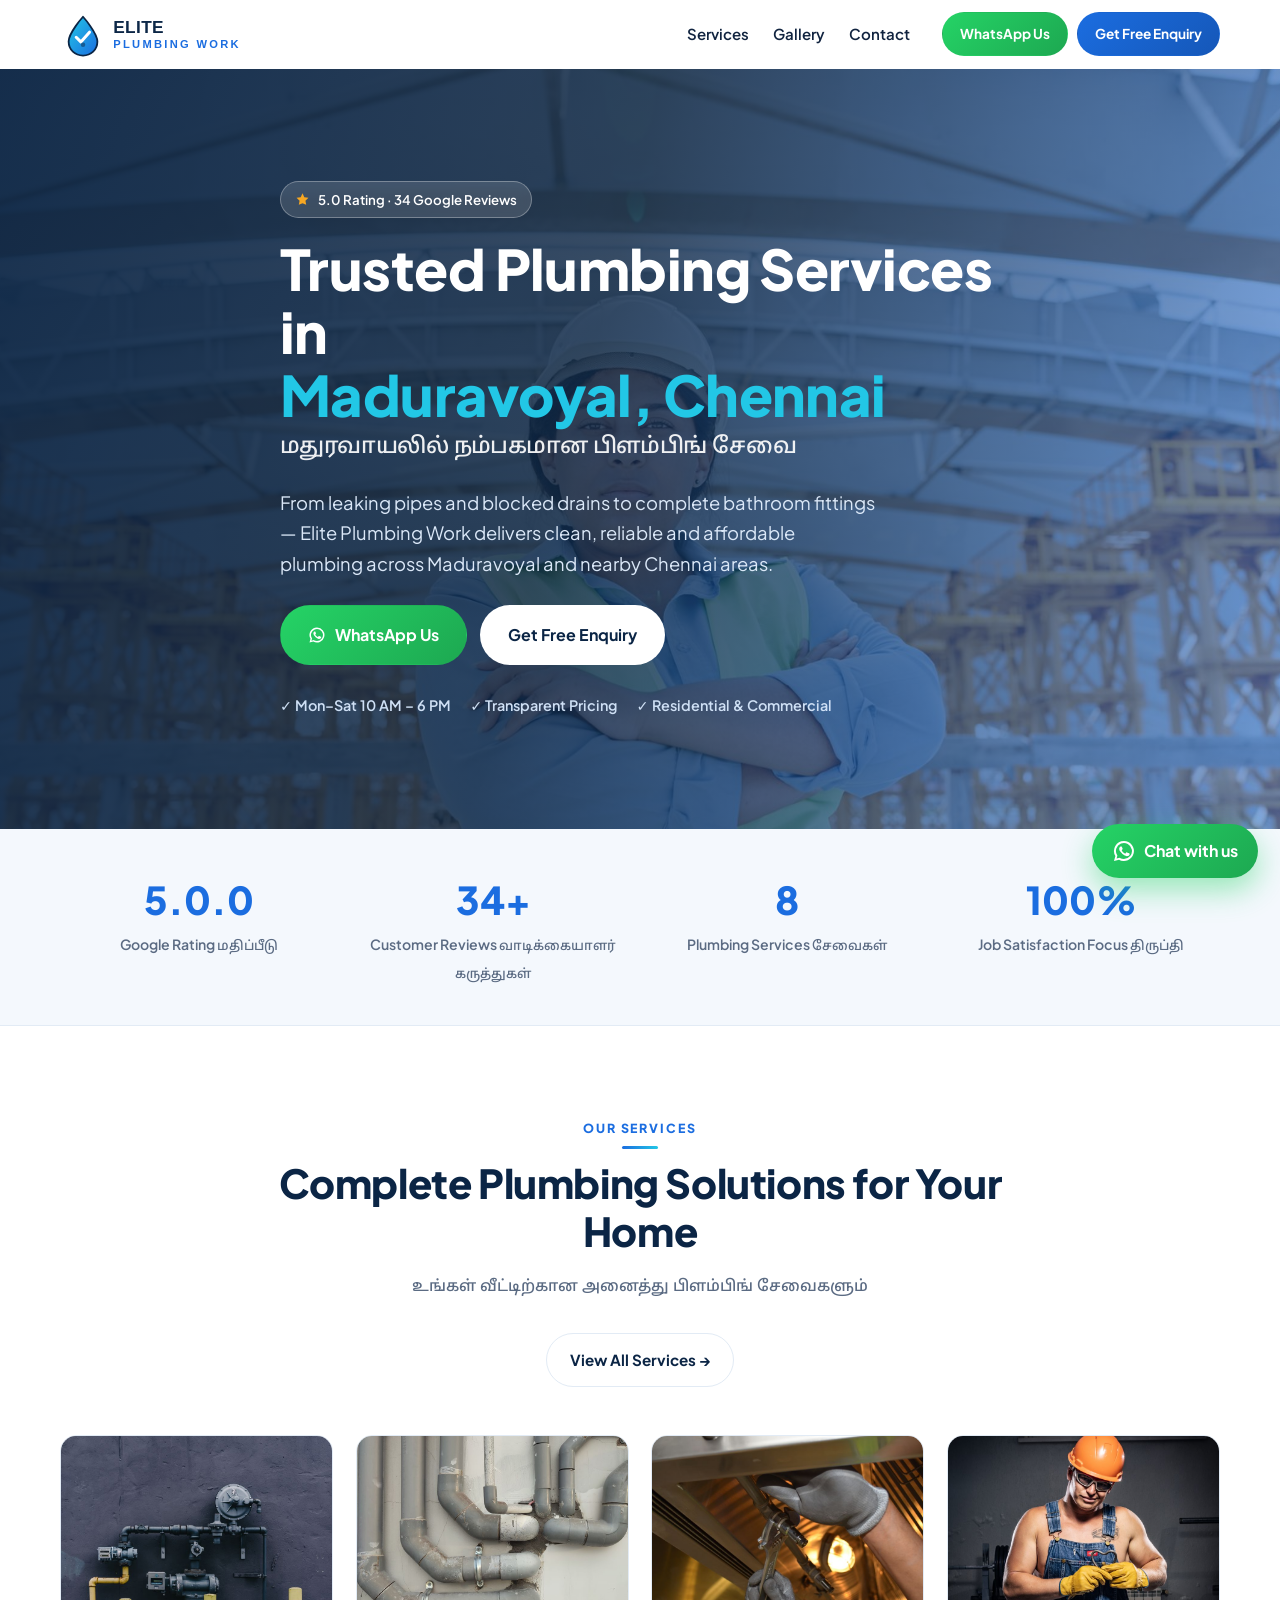
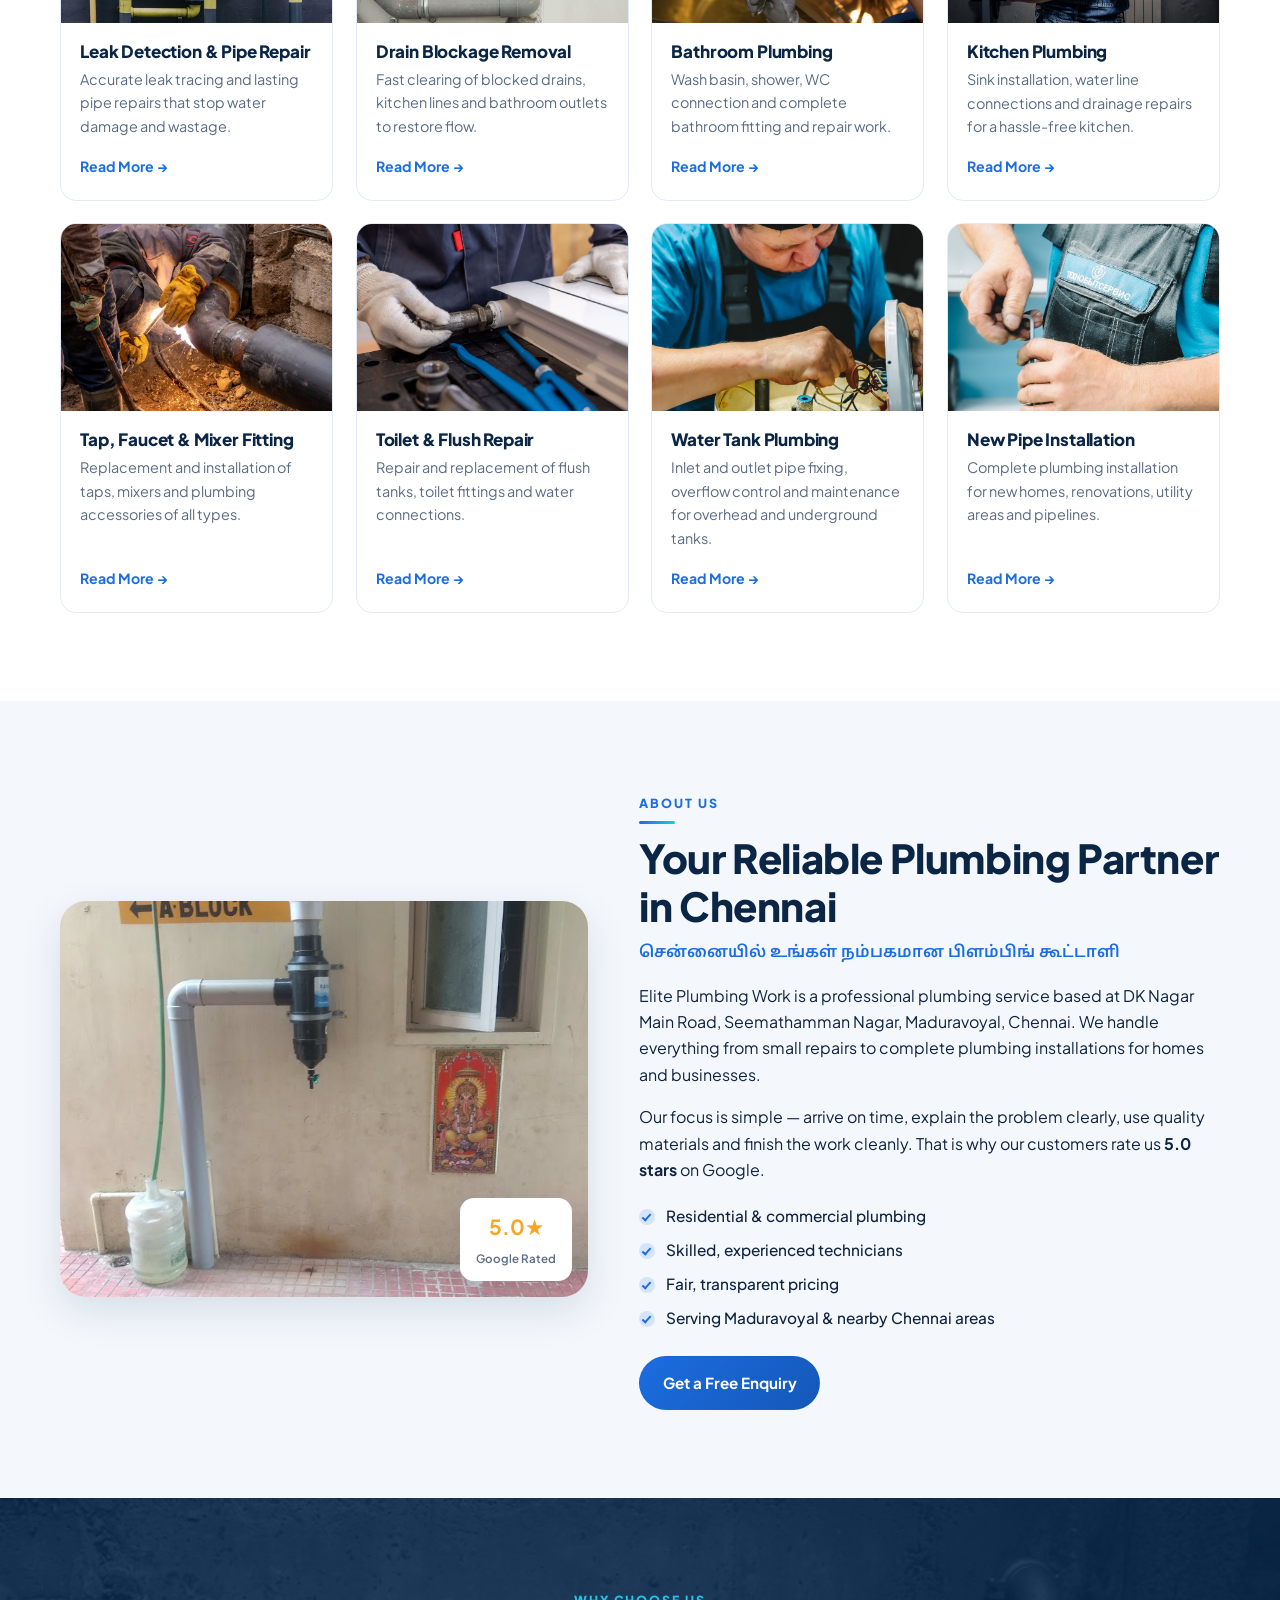
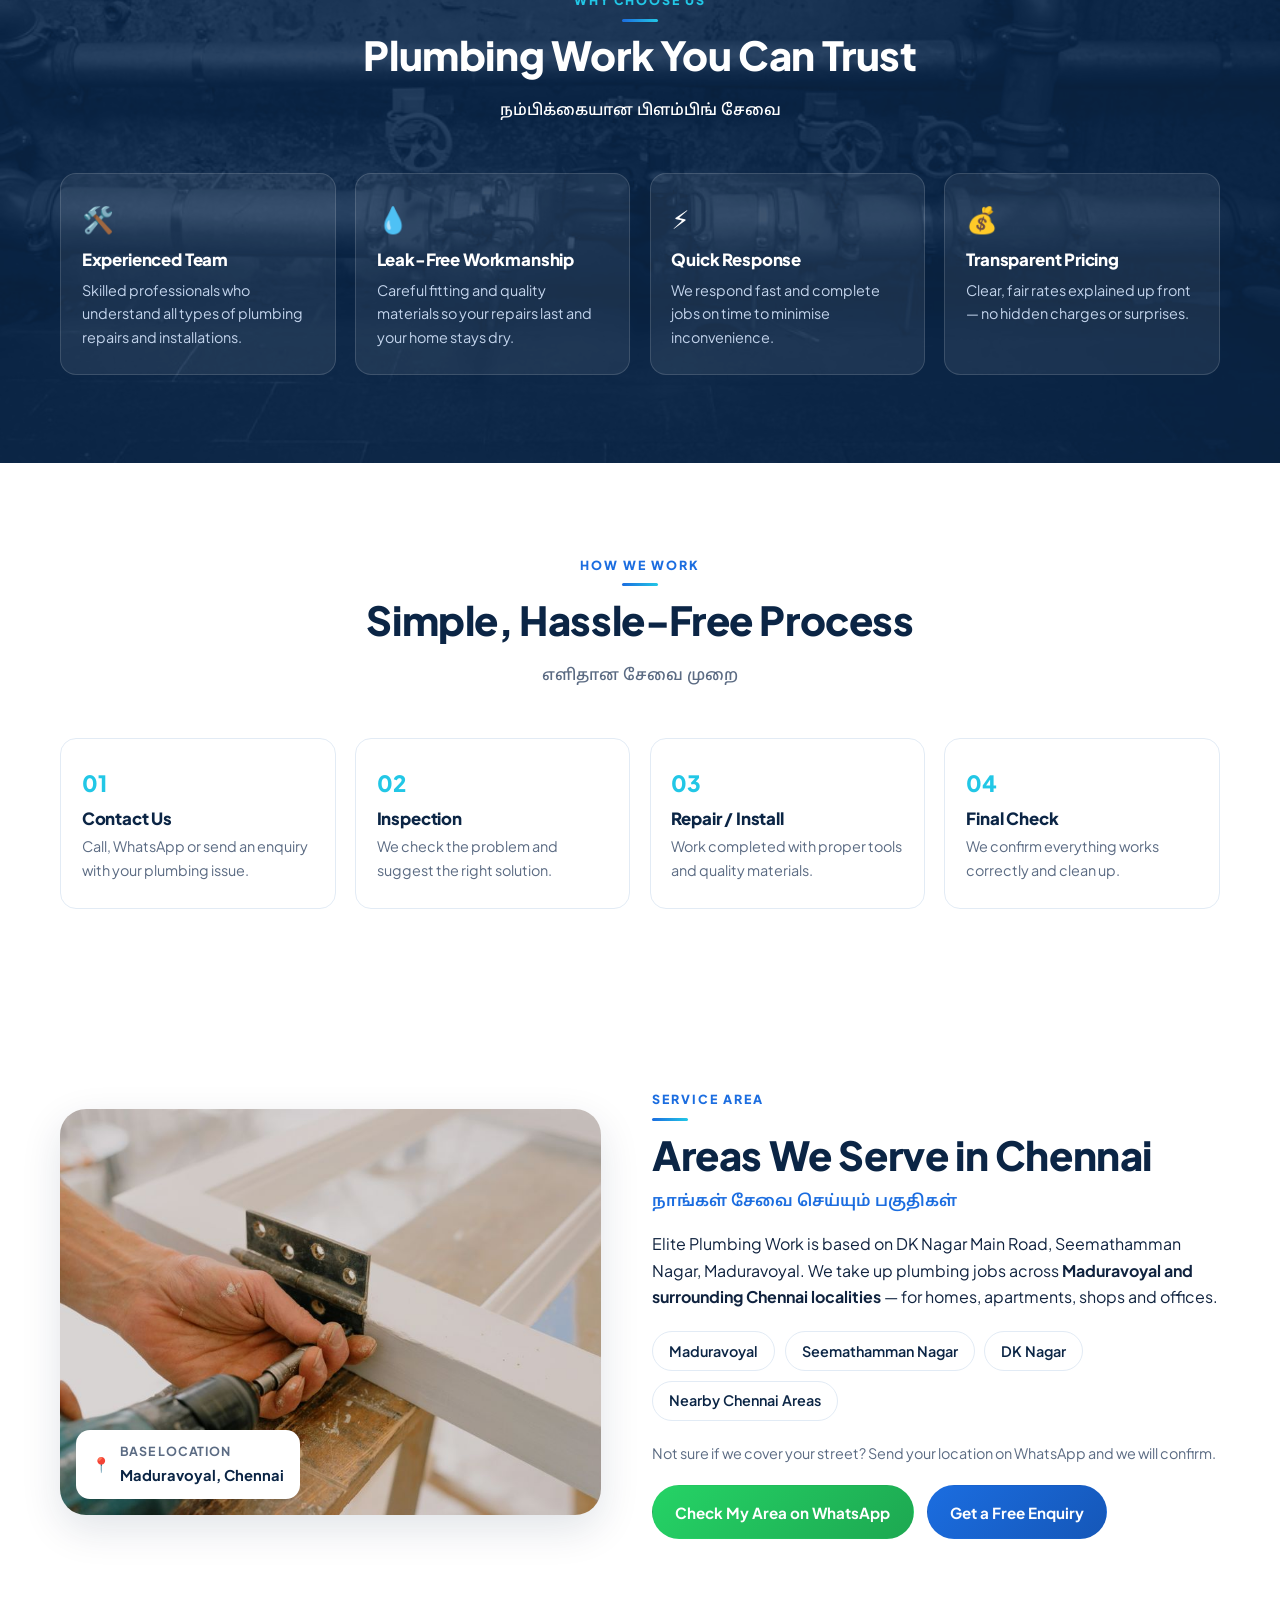
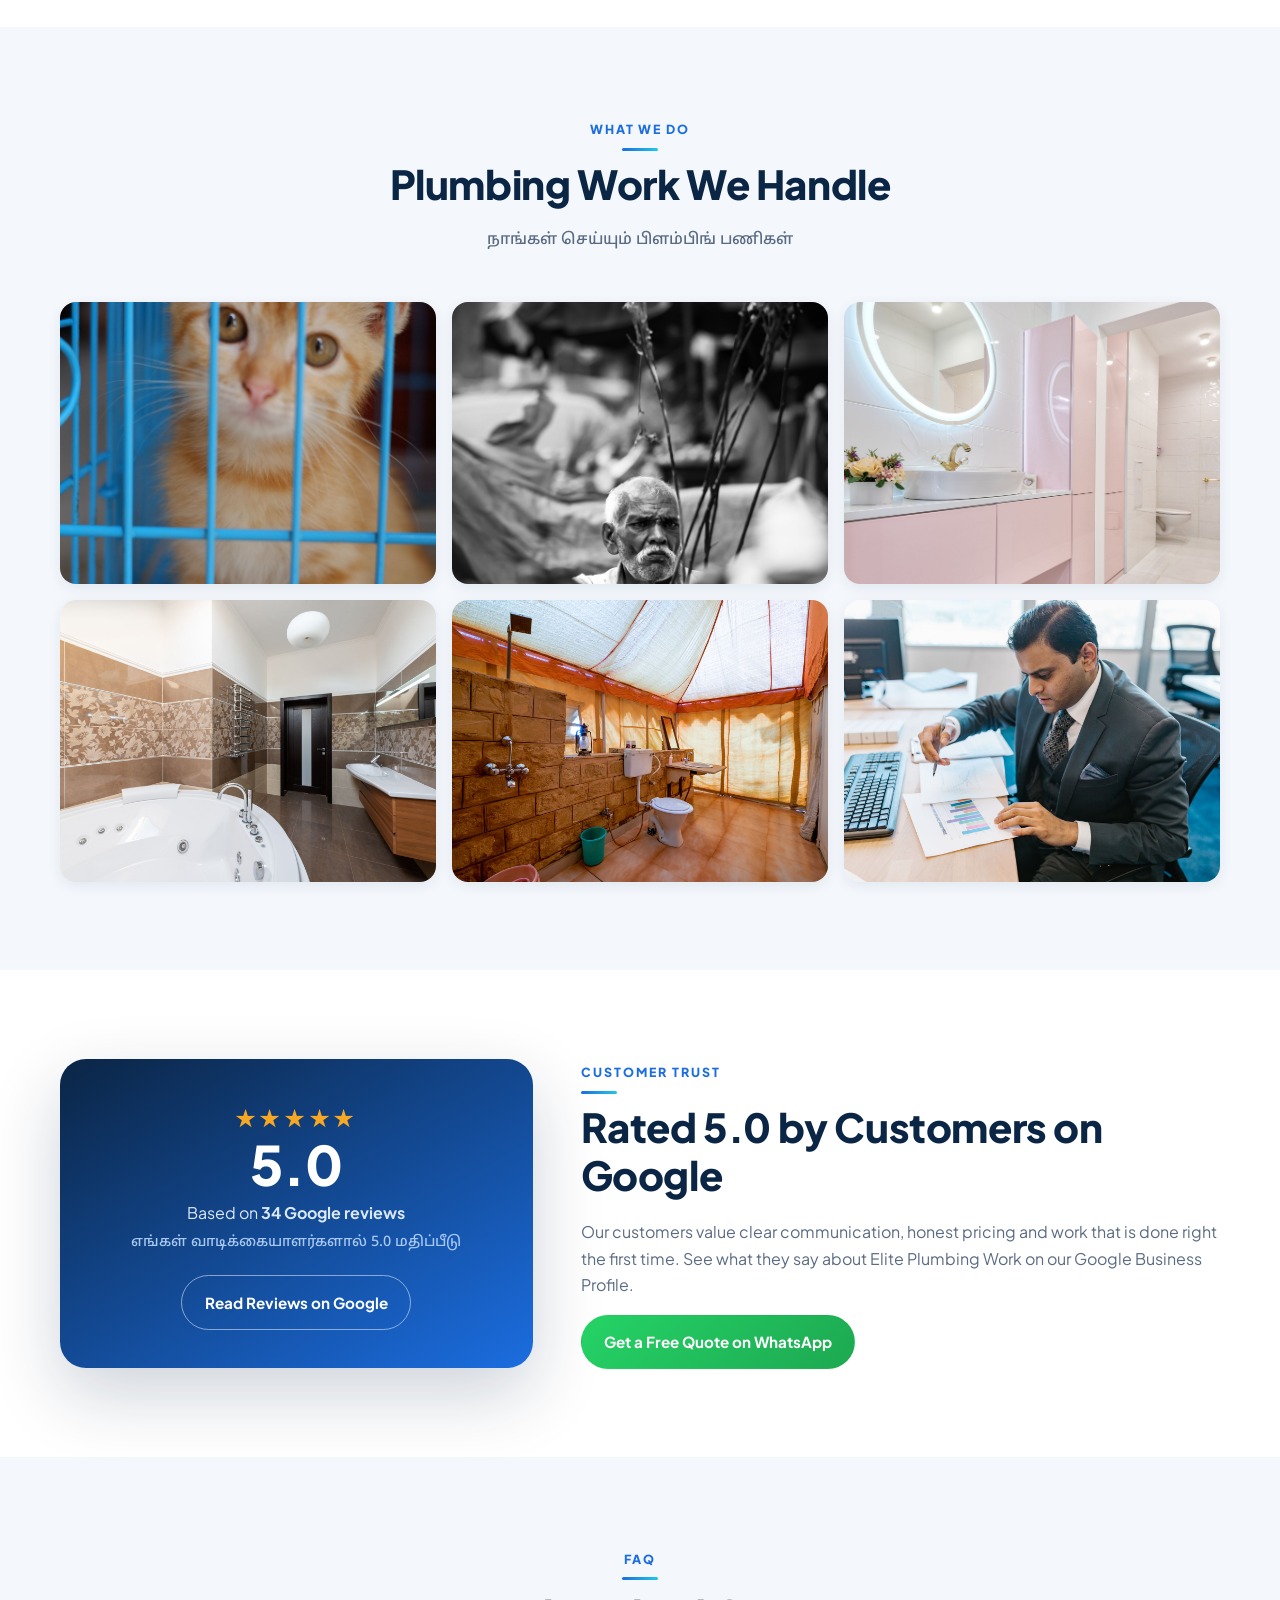
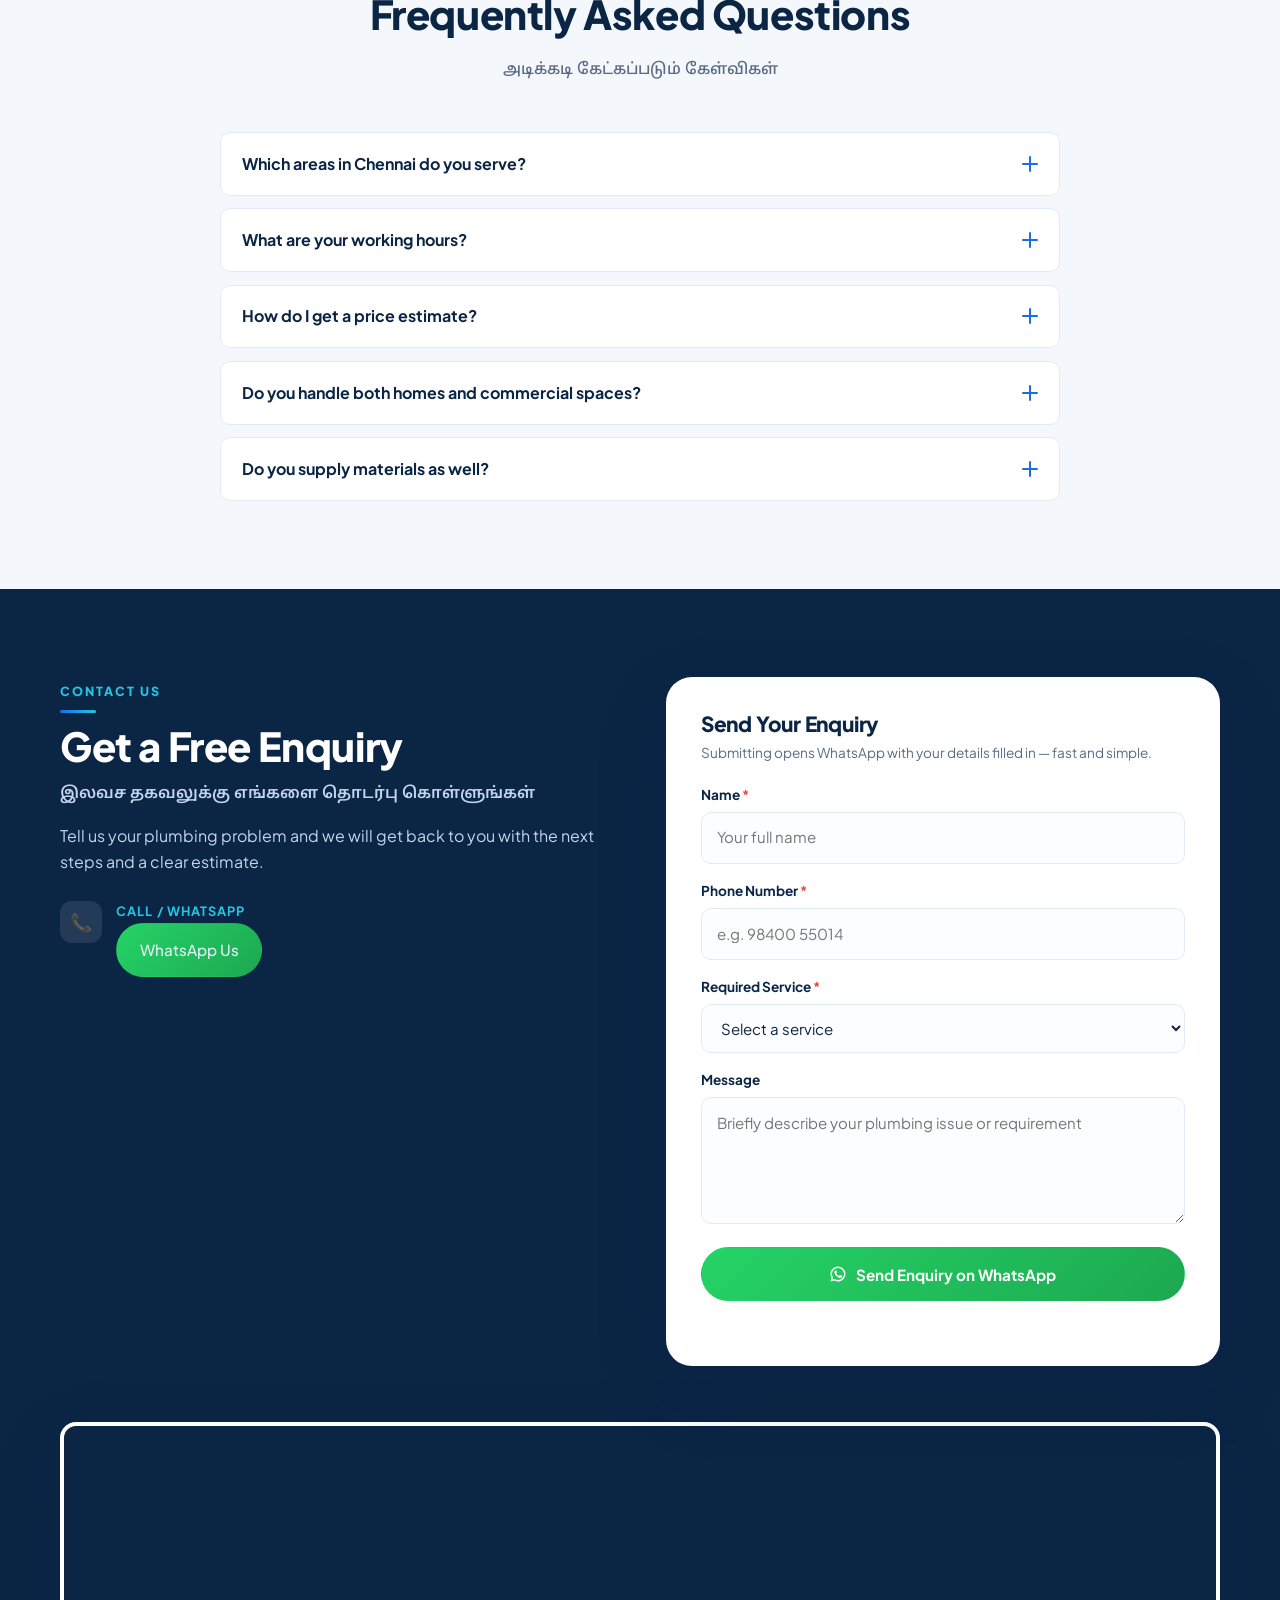
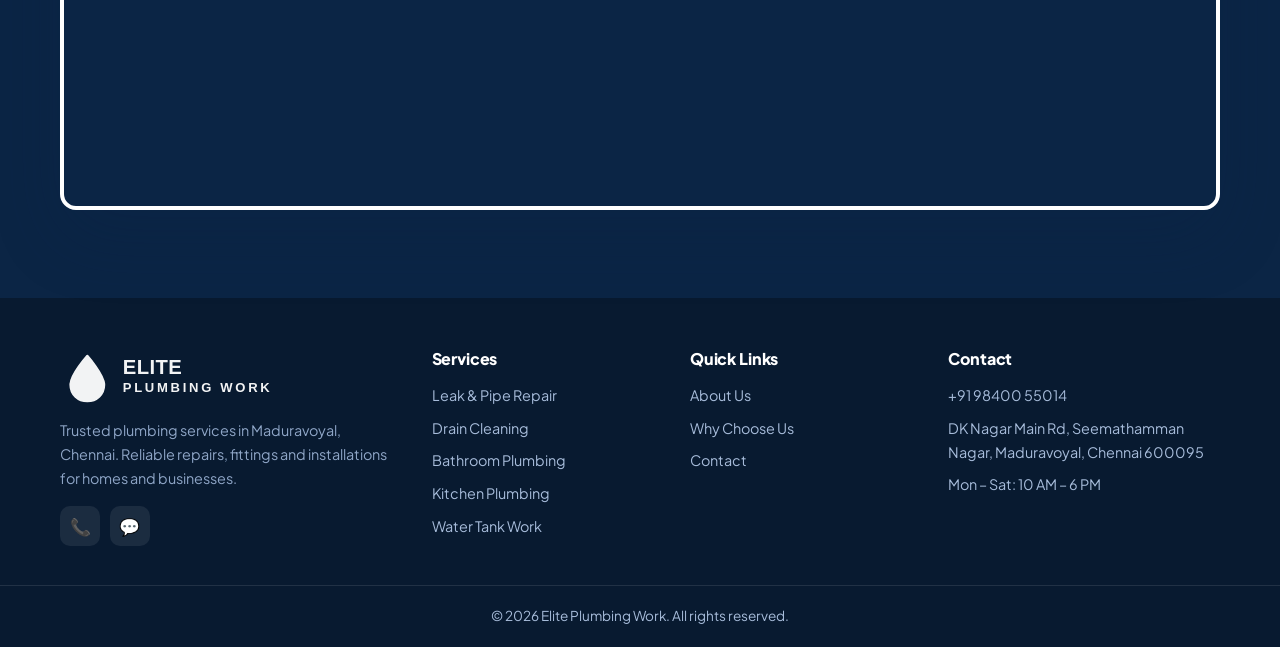
==== index.html @ b77322d3 "Add files via upload" ====
<!DOCTYPE html>
<html lang="en">
<head>
  <meta charset="UTF-8" />
  <meta name="viewport" content="width=device-width, initial-scale=1.0" />
  <title>Elite Plumbing Work | Trusted Plumber in Maduravoyal, Chennai</title>
  <meta name="description" content="Elite Plumbing Work — trusted plumber in Maduravoyal, Chennai. Leak repair, drain cleaning, bathroom & kitchen plumbing, tap fitting, water tank work. 5.0★ on Google. Call or WhatsApp +91 98400 55014." />
  <meta name="keywords" content="plumber Chennai, plumber Maduravoyal, Elite Plumbing Work, leak repair Chennai, drain cleaning Chennai, bathroom plumbing, water tank plumbing" />
  <meta name="theme-color" content="#0B2545" />
  <link rel="canonical" href="./" />

  <!-- Open Graph -->
  <meta property="og:type" content="website" />
  <meta property="og:title" content="Elite Plumbing Work | Trusted Plumber in Maduravoyal, Chennai" />
  <meta property="og:description" content="Reliable residential plumbing in Chennai. Leak repair, drain cleaning, bathroom & kitchen plumbing. 5.0★ Google rating. Call or WhatsApp +91 98400 55014." />
  <meta property="og:image" content="images/hero.jpg" />
  <meta name="twitter:card" content="summary_large_image" />

  <link rel="icon" type="image/svg+xml" href="assets/favicon.svg" />

  <!-- Fonts -->
  <link rel="preconnect" href="https://fonts.googleapis.com" />
  <link rel="preconnect" href="https://fonts.gstatic.com" crossorigin />
  <link href="https://fonts.googleapis.com/css2?family=Plus+Jakarta+Sans:wght@400;500;600;700;800&family=Noto+Sans+Tamil:wght@400;500;600&display=swap" rel="stylesheet" />

  <link rel="stylesheet" href="css/styles.css" />
</head>
<body>

  <header class="site-header" id="siteHeader">
    <div class="container header__inner">
      <a href="#hero" class="brand" aria-label="Elite Plumbing Work home">
        <img src="assets/logo.svg" alt="Elite Plumbing Work" class="brand__logo" width="220" height="54" />
      </a>

      <nav class="nav" id="primaryNav" aria-label="Main navigation">
        <ul class="nav__list">
            <li><a href="#services" class="nav__link">Services <span class="ta">சேவைகள்</span></a></li>
            <li><a href="#gallery" class="nav__link">Gallery <span class="ta">புகைப்படங்கள்</span></a></li>
            <li><a href="#contact" class="nav__link">Contact <span class="ta">தொடர்பு</span></a></li>
        </ul>
        <div class="nav__cta">
          <a href="https://wa.me/919840055014?text=Hi%20Elite%20Plumbing%20Work%2C%20I%20need%20plumbing%20service." target="_blank" rel="noopener" class="btn btn--whatsapp btn--sm">WhatsApp Us</a>
          <a href="#contact" class="btn btn--primary btn--sm">Get Free Enquiry</a>
        </div>
      </nav>

      <button class="nav-toggle" id="navToggle" aria-expanded="false" aria-controls="primaryNav" aria-label="Toggle menu">
        <span></span><span></span><span></span>
      </button>
    </div>
  </header>

  <main>
    <!-- ===== Hero ===== -->
    <section class="hero" id="hero">
      <div class="hero__bg"></div>
      <div class="hero__overlay"></div>
      <div class="container hero__content">
        <span class="pill reveal">
          <svg viewBox="0 0 24 24" aria-hidden="true" class="ico ico--star"><path d="M12 2l2.9 6.2 6.6.9-4.8 4.7 1.2 6.6L12 17.9 6.1 20.4l1.2-6.6L2.5 9.1l6.6-.9z"/></svg>
          5.0 Rating · 34 Google Reviews
        </span>
        <h1 class="hero__title reveal">
          Trusted Plumbing Services in <span class="accent">Maduravoyal, Chennai</span>
          <span class="ta hero__title-ta">மதுரவாயலில் நம்பகமான பிளம்பிங் சேவை</span>
        </h1>
        <p class="hero__text reveal">
          From leaking pipes and blocked drains to complete bathroom fittings — Elite Plumbing Work delivers
          clean, reliable and affordable plumbing across Maduravoyal and nearby Chennai areas.
        </p>
        <div class="hero__actions reveal">
          
          <a href="https://wa.me/919840055014?text=Hi%20Elite%20Plumbing%20Work%2C%20I%20need%20a%20plumber.%20Please%20share%20details." target="_blank" rel="noopener" class="btn btn--whatsapp btn--lg">
            <svg viewBox="0 0 24 24" aria-hidden="true" class="ico"><path d="M12 2a10 10 0 0 0-8.6 15.1L2 22l5-1.3A10 10 0 1 0 12 2zm0 18a8 8 0 0 1-4.1-1.1l-.3-.2-3 .8.8-2.9-.2-.3A8 8 0 1 1 12 20zm4.4-5.9c-.2-.1-1.4-.7-1.6-.8s-.4-.1-.5.1-.6.8-.8 1-.3.2-.5.1a6.5 6.5 0 0 1-1.9-1.2 7.2 7.2 0 0 1-1.3-1.7c-.1-.2 0-.4.1-.5l.4-.5.3-.5v-.5l-.8-1.8c-.2-.5-.4-.4-.5-.4h-.5a1 1 0 0 0-.7.3 2.9 2.9 0 0 0-.9 2.2 5 5 0 0 0 1.1 2.7 11.5 11.5 0 0 0 4.4 3.9c2.5 1 2.5.7 3 .6a2.6 2.6 0 0 0 1.7-1.2 2.1 2.1 0 0 0 .2-1.2c-.1-.2-.3-.3-.5-.4z"/></svg>
            WhatsApp Us
          </a>
          <a href="#contact" class="btn btn--light btn--lg">Get Free Enquiry</a>
        </div>
        <ul class="hero__chips reveal">
          <li>✓ Mon–Sat 10 AM – 6 PM</li>
          <li>✓ Transparent Pricing</li>
          <li>✓ Residential &amp; Commercial</li>
        </ul>
      </div>
    </section>

    <!-- ===== Stats ===== -->
    <section class="stats">
      <div class="container stats__grid">
        <div class="stat reveal">
          <span class="stat__num" data-count="5" data-suffix=".0" data-decimal="1">5.0</span>
          <span class="stat__label">Google Rating <span class="ta">மதிப்பீடு</span></span>
        </div>
        <div class="stat reveal">
          <span class="stat__num" data-count="34" data-suffix="+">34+</span>
          <span class="stat__label">Customer Reviews <span class="ta">வாடிக்கையாளர் கருத்துகள்</span></span>
        </div>
        <div class="stat reveal">
          <span class="stat__num">8</span>
          <span class="stat__label">Plumbing Services <span class="ta">சேவைகள்</span></span>
        </div>
        <div class="stat reveal">
          <span class="stat__num">100%</span>
          <span class="stat__label">Job Satisfaction Focus <span class="ta">திருப்தி</span></span>
        </div>
      </div>
    </section>

    <!-- ===== Services ===== -->
    <section class="section" id="services">
      <div class="container">
        <div class="section__head reveal">
          <span class="eyebrow">Our Services</span>
          <h2>Complete Plumbing Solutions for Your Home</h2>
          <p class="section__sub ta">உங்கள் வீட்டிற்கான அனைத்து பிளம்பிங் சேவைகளும்</p>
          <a class="btn btn--outline section__link" href="services/index.html">View All Services →</a>
        </div>

        <div class="services-grid">
          <!-- 1 -->
          <article class="service-card reveal">
            <a class="service-card__img" href="services/leak-detection-pipe-repair.html"><img src="images/service-leak.jpg" alt="Plumber repairing a leaking water pipe" loading="lazy" /></a>
            <div class="service-card__body">
              <h3><a href="services/leak-detection-pipe-repair.html">Leak Detection &amp; Pipe Repair</a></h3>
              <p>Accurate leak tracing and lasting pipe repairs that stop water damage and wastage.</p>
              <a class="service-card__link" href="services/leak-detection-pipe-repair.html">Read More →</a>
            </div>
          </article>
          <!-- 2 -->
          <article class="service-card reveal">
            <a class="service-card__img" href="services/drain-blockage-removal.html"><img src="images/service-drain.jpg" alt="Drain cleaning and blockage removal" loading="lazy" /></a>
            <div class="service-card__body">
              <h3><a href="services/drain-blockage-removal.html">Drain Blockage Removal</a></h3>
              <p>Fast clearing of blocked drains, kitchen lines and bathroom outlets to restore flow.</p>
              <a class="service-card__link" href="services/drain-blockage-removal.html">Read More →</a>
            </div>
          </article>
          <!-- 3 -->
          <article class="service-card reveal">
            <a class="service-card__img" href="services/bathroom-plumbing.html"><img src="images/service-bathroom.jpg" alt="Bathroom plumbing and fittings work" loading="lazy" /></a>
            <div class="service-card__body">
              <h3><a href="services/bathroom-plumbing.html">Bathroom Plumbing</a></h3>
              <p>Wash basin, shower, WC connection and complete bathroom fitting and repair work.</p>
              <a class="service-card__link" href="services/bathroom-plumbing.html">Read More →</a>
            </div>
          </article>
          <!-- 4 -->
          <article class="service-card reveal">
            <a class="service-card__img" href="services/kitchen-plumbing.html"><img src="images/service-kitchen.jpg" alt="Kitchen sink and plumbing line work" loading="lazy" /></a>
            <div class="service-card__body">
              <h3><a href="services/kitchen-plumbing.html">Kitchen Plumbing</a></h3>
              <p>Sink installation, water line connections and drainage repairs for a hassle-free kitchen.</p>
              <a class="service-card__link" href="services/kitchen-plumbing.html">Read More →</a>
            </div>
          </article>
          <!-- 5 -->
          <article class="service-card reveal">
            <a class="service-card__img" href="services/tap-faucet-mixer-fitting.html"><img src="images/service-tap.jpg" alt="Tap, faucet and mixer installation" loading="lazy" /></a>
            <div class="service-card__body">
              <h3><a href="services/tap-faucet-mixer-fitting.html">Tap, Faucet &amp; Mixer Fitting</a></h3>
              <p>Replacement and installation of taps, mixers and plumbing accessories of all types.</p>
              <a class="service-card__link" href="services/tap-faucet-mixer-fitting.html">Read More →</a>
            </div>
          </article>
          <!-- 6 -->
          <article class="service-card reveal">
            <a class="service-card__img" href="services/toilet-flush-repair.html"><img src="images/service-toilet.jpg" alt="Toilet and flush tank repair" loading="lazy" /></a>
            <div class="service-card__body">
              <h3><a href="services/toilet-flush-repair.html">Toilet &amp; Flush Repair</a></h3>
              <p>Repair and replacement of flush tanks, toilet fittings and water connections.</p>
              <a class="service-card__link" href="services/toilet-flush-repair.html">Read More →</a>
            </div>
          </article>
          <!-- 7 -->
          <article class="service-card reveal">
            <a class="service-card__img" href="services/water-tank-plumbing.html"><img src="images/service-tank.jpg" alt="Water tank plumbing and pipe connections" loading="lazy" /></a>
            <div class="service-card__body">
              <h3><a href="services/water-tank-plumbing.html">Water Tank Plumbing</a></h3>
              <p>Inlet and outlet pipe fixing, overflow control and maintenance for overhead and underground tanks.</p>
              <a class="service-card__link" href="services/water-tank-plumbing.html">Read More →</a>
            </div>
          </article>
          <!-- 8 -->
          <article class="service-card reveal">
            <a class="service-card__img" href="services/new-pipe-installation.html"><img src="images/service-install.jpg" alt="New plumbing pipe installation" loading="lazy" /></a>
            <div class="service-card__body">
              <h3><a href="services/new-pipe-installation.html">New Pipe Installation</a></h3>
              <p>Complete plumbing installation for new homes, renovations, utility areas and pipelines.</p>
              <a class="service-card__link" href="services/new-pipe-installation.html">Read More →</a>
            </div>
          </article>
        </div>
      </div>
    </section>

    <!-- ===== About ===== -->
    <section class="section section--alt" id="about">
      <div class="container about">
        <div class="about__media reveal">
          <img src="images/business-photo.jpg" alt="Elite Plumbing Work — plumbing team in Chennai" loading="lazy" />
          <div class="about__badge">
            <strong>5.0★</strong>
            <span>Google Rated</span>
          </div>
        </div>
        <div class="about__content reveal">
          <span class="eyebrow">About Us</span>
          <h2>Your Reliable Plumbing Partner in Chennai</h2>
          <p class="ta about__ta">சென்னையில் உங்கள் நம்பகமான பிளம்பிங் கூட்டாளி</p>
          <p>
            Elite Plumbing Work is a professional plumbing service based at DK Nagar Main Road,
            Seemathamman Nagar, Maduravoyal, Chennai. We handle everything from small repairs to
            complete plumbing installations for homes and businesses.
          </p>
          <p>
            Our focus is simple — arrive on time, explain the problem clearly, use quality materials
            and finish the work cleanly. That is why our customers rate us <strong>5.0 stars</strong> on Google.
          </p>
          <ul class="about__list">
            <li>Residential &amp; commercial plumbing</li>
            <li>Skilled, experienced technicians</li>
            <li>Fair, transparent pricing</li>
            <li>Serving Maduravoyal &amp; nearby Chennai areas</li>
          </ul>
          <a href="#contact" class="btn btn--primary">Get a Free Enquiry</a>
        </div>
      </div>
    </section>

    <!-- ===== Why Us ===== -->
    <section class="section why" id="why">
      <div class="why__bg" style="background-image:url('images/whyus.jpg')"></div>
      <div class="container">
        <div class="section__head section__head--light reveal">
          <span class="eyebrow">Why Choose Us</span>
          <h2>Plumbing Work You Can Trust</h2>
          <p class="section__sub ta">நம்பிக்கையான பிளம்பிங் சேவை</p>
        </div>
        <div class="why__grid">
          <div class="why-card reveal">
            <div class="why-card__ico">🛠️</div>
            <h3>Experienced Team</h3>
            <p>Skilled professionals who understand all types of plumbing repairs and installations.</p>
          </div>
          <div class="why-card reveal">
            <div class="why-card__ico">💧</div>
            <h3>Leak-Free Workmanship</h3>
            <p>Careful fitting and quality materials so your repairs last and your home stays dry.</p>
          </div>
          <div class="why-card reveal">
            <div class="why-card__ico">⚡</div>
            <h3>Quick Response</h3>
            <p>We respond fast and complete jobs on time to minimise inconvenience.</p>
          </div>
          <div class="why-card reveal">
            <div class="why-card__ico">💰</div>
            <h3>Transparent Pricing</h3>
            <p>Clear, fair rates explained up front — no hidden charges or surprises.</p>
          </div>
        </div>
      </div>
    </section>

    <!-- ===== Process ===== -->
    <section class="section" id="process">
      <div class="container">
        <div class="section__head reveal">
          <span class="eyebrow">How We Work</span>
          <h2>Simple, Hassle-Free Process</h2>
          <p class="section__sub ta">எளிதான சேவை முறை</p>
        </div>
        <div class="steps">
          <div class="step reveal"><span class="step__n">01</span><h3>Contact Us</h3><p>Call, WhatsApp or send an enquiry with your plumbing issue.</p></div>
          <div class="step reveal"><span class="step__n">02</span><h3>Inspection</h3><p>We check the problem and suggest the right solution.</p></div>
          <div class="step reveal"><span class="step__n">03</span><h3>Repair / Install</h3><p>Work completed with proper tools and quality materials.</p></div>
          <div class="step reveal"><span class="step__n">04</span><h3>Final Check</h3><p>We confirm everything works correctly and clean up.</p></div>
        </div>
      </div>
    </section>

    <!-- ===== Service Area ===== -->
    <section class="section areas" id="areas">
      <div class="container areas__grid">
        <div class="areas__media reveal">
          <img src="images/about.jpg" alt="Elite Plumbing Work service area — Maduravoyal, Chennai" loading="lazy" />
          <div class="areas__pin">
            <span class="areas__pin-ico">📍</span>
            <div><strong>Base Location</strong><span>Maduravoyal, Chennai</span></div>
          </div>
        </div>
        <div class="areas__content reveal">
          <span class="eyebrow">Service Area</span>
          <h2>Areas We Serve in Chennai</h2>
          <p class="ta areas__ta">நாங்கள் சேவை செய்யும் பகுதிகள்</p>
          <p>
            Elite Plumbing Work is based on DK Nagar Main Road, Seemathamman Nagar, Maduravoyal.
            We take up plumbing jobs across <strong>Maduravoyal and surrounding Chennai localities</strong> —
            for homes, apartments, shops and offices.
          </p>
          <!-- NOTE: Add or remove served localities below to match the business's real coverage. -->
          <ul class="areas__list">
            <li>Maduravoyal</li>
            <li>Seemathamman Nagar</li>
            <li>DK Nagar</li>
            <li>Nearby Chennai Areas</li>
          </ul>
          <p class="areas__note">Not sure if we cover your street? Send your location on WhatsApp and we will confirm.</p>
          <div class="areas__actions">
            <a class="btn btn--whatsapp" href="https://wa.me/919840055014?text=Hi%20Elite%20Plumbing%20Work%2C%20do%20you%20serve%20my%20area%3F%20My%20location%20is%3A%20" target="_blank" rel="noopener">Check My Area on WhatsApp</a>
            <a href="#contact" class="btn btn--primary">Get a Free Enquiry</a>
          </div>
        </div>
      </div>
    </section>

    <!-- ===== Gallery ===== -->
    <section class="section section--alt" id="gallery">
      <div class="container">
        <div class="section__head reveal">
          <span class="eyebrow">What We Do</span>
          <h2>Plumbing Work We Handle</h2>
          <p class="section__sub ta">நாங்கள் செய்யும் பிளம்பிங் பணிகள்</p>
        </div>
        <div class="gallery" id="gallery-grid">
          <a class="gallery__item reveal" href="images/gallery-chennai-01.jpg"><img src="images/gallery-chennai-01.jpg" alt="Pipe repair work" loading="lazy" /></a>
          <a class="gallery__item reveal" href="images/gallery-chennai-02.jpg"><img src="images/gallery-chennai-02.jpg" alt="Bathroom plumbing repair" loading="lazy" /></a>
          <a class="gallery__item reveal" href="images/gallery-chennai-03.jpg"><img src="images/gallery-chennai-03.jpg" alt="Water tap and pipe fitting" loading="lazy" /></a>
          <a class="gallery__item reveal" href="images/gallery-chennai-04.jpg"><img src="images/gallery-chennai-04.jpg" alt="Plumbing tools and repair work" loading="lazy" /></a>
          <a class="gallery__item reveal" href="images/gallery-chennai-05.jpg"><img src="images/gallery-chennai-05.jpg" alt="Drain pipe inspection and repair" loading="lazy" /></a>
          <a class="gallery__item reveal" href="images/gallery-chennai-06.jpg"><img src="images/gallery-chennai-06.jpg" alt="Bathroom plumbing work" loading="lazy" /></a>
        </div>
      </div>
    </section>

    <!-- ===== Reviews ===== -->
    <section class="section reviews" id="reviews">
      <div class="container reviews__inner">
        <div class="reviews__card reveal">
          <div class="reviews__stars" aria-hidden="true">★★★★★</div>
          <div class="reviews__score">5.0</div>
          <p class="reviews__meta">Based on <strong>34 Google reviews</strong></p>
          <p class="ta reviews__ta">எங்கள் வாடிக்கையாளர்களால் 5.0 மதிப்பீடு</p>
          <a class="btn btn--outline" href="https://www.google.com/maps/search/?api=1&amp;query=Elite+plumbing+work+Maduravoyal+Chennai" target="_blank" rel="noopener">Read Reviews on Google</a>
        </div>
        <div class="reviews__text reveal">
          <span class="eyebrow">Customer Trust</span>
          <h2>Rated 5.0 by Customers on Google</h2>
          <p>
            Our customers value clear communication, honest pricing and work that is done right the first time.
            See what they say about Elite Plumbing Work on our Google Business Profile.
          </p>
          <a class="btn btn--whatsapp" href="https://wa.me/919840055014?text=Hi%20Elite%20Plumbing%20Work%2C%20I%20would%20like%20a%20quote." target="_blank" rel="noopener">Get a Free Quote on WhatsApp</a>
        </div>
      </div>
    </section>

    <!-- ===== FAQ ===== -->
    <section class="section section--alt" id="faq">
      <div class="container container--narrow">
        <div class="section__head reveal">
          <span class="eyebrow">FAQ</span>
          <h2>Frequently Asked Questions</h2>
          <p class="section__sub ta">அடிக்கடி கேட்கப்படும் கேள்விகள்</p>
        </div>
        <div class="faq" id="faq-list">
          <div class="faq__item reveal">
            <button class="faq__q" aria-expanded="false">Which areas in Chennai do you serve?<span class="faq__icon"></span></button>
            <div class="faq__a"><p>We are based in Maduravoyal and serve Chennai and nearby areas. Call us to confirm service availability in your locality.</p></div>
          </div>
          <div class="faq__item reveal">
            <button class="faq__q" aria-expanded="false">What are your working hours?<span class="faq__icon"></span></button>
            <div class="faq__a"><p>We are available Monday to Saturday, 10 AM to 6 PM. For urgent issues, message us on WhatsApp and we will respond as soon as possible.</p></div>
          </div>
          <div class="faq__item reveal">
            <button class="faq__q" aria-expanded="false">How do I get a price estimate?<span class="faq__icon"></span></button>
            <div class="faq__a"><p>Send us an enquiry with your issue or share a photo on WhatsApp. We will explain the work and give you a clear estimate before starting.</p></div>
          </div>
          <div class="faq__item reveal">
            <button class="faq__q" aria-expanded="false">Do you handle both homes and commercial spaces?<span class="faq__icon"></span></button>
            <div class="faq__a"><p>Yes. We take up residential and commercial plumbing repairs, fittings and installations.</p></div>
          </div>
          <div class="faq__item reveal">
            <button class="faq__q" aria-expanded="false">Do you supply materials as well?<span class="faq__icon"></span></button>
            <div class="faq__a"><p>We work with quality materials. Let us know your requirement and we will advise the best options and costs.</p></div>
          </div>
        </div>
      </div>
    </section>

    <!-- ===== Contact / Enquiry ===== -->
    <section class="section contact" id="contact">
      <div class="container contact__grid">
        <div class="contact__info reveal">
          <span class="eyebrow">Contact Us</span>
          <h2>Get a Free Enquiry</h2>
          <p class="ta contact__ta">இலவச தகவலுக்கு எங்களை தொடர்பு கொள்ளுங்கள்</p>
          <p>Tell us your plumbing problem and we will get back to you with the next steps and a clear estimate.</p>

          <ul class="contact__list">
            <li>
              <span class="contact__ico">📞</span>
              <div><strong>Call / WhatsApp</strong>
            <a href="https://wa.me/919840055014?text=Hi%20Elite%20Plumbing%20Work%2C%20I%20need%20a%20plumber." target="_blank" rel="noopener" class="btn btn--whatsapp">WhatsApp Us</a>
          </div>
        </div>

        <div class="contact__form-wrap reveal">
          <form class="enquiry-form" id="enquiryForm" novalidate>
            <h3>Send Your Enquiry</h3>
            <p class="enquiry-form__note">Submitting opens WhatsApp with your details filled in — fast and simple.</p>

            <div class="field">
              <label for="f-name">Name <span class="req">*</span></label>
              <input type="text" id="f-name" name="name" placeholder="Your full name" required autocomplete="name" />
            </div>
            <div class="field">
              <label for="f-phone">Phone Number <span class="req">*</span></label>
              <input type="tel" id="f-phone" name="phone" placeholder="e.g. 98400 55014" required autocomplete="tel" inputmode="tel" />
            </div>
            <div class="field">
              <label for="f-service">Required Service <span class="req">*</span></label>
              <select id="f-service" name="service" required>
                <option value="" disabled selected>Select a service</option>
                <option>Leak Detection &amp; Pipe Repair</option>
                <option>Drain Blockage Removal</option>
                <option>Bathroom Plumbing</option>
                <option>Kitchen Plumbing</option>
                <option>Tap, Faucet &amp; Mixer Fitting</option>
                <option>Toilet &amp; Flush Repair</option>
                <option>Water Tank Plumbing</option>
                <option>New Pipe Installation</option>
                <option>Other / Not Sure</option>
              </select>
            </div>
            <div class="field">
              <label for="f-message">Message</label>
              <textarea id="f-message" name="message" rows="4" placeholder="Briefly describe your plumbing issue or requirement"></textarea>
            </div>

            <button type="submit" class="btn btn--whatsapp btn--block">
              <svg viewBox="0 0 24 24" aria-hidden="true" class="ico"><path d="M12 2a10 10 0 0 0-8.6 15.1L2 22l5-1.3A10 10 0 1 0 12 2zm0 18a8 8 0 0 1-4.1-1.1l-.3-.2-3 .8.8-2.9-.2-.3A8 8 0 1 1 12 20zm4.4-5.9c-.2-.1-1.4-.7-1.6-.8s-.4-.1-.5.1-.6.8-.8 1-.3.2-.5.1a6.5 6.5 0 0 1-1.9-1.2 7.2 7.2 0 0 1-1.3-1.7c-.1-.2 0-.4.1-.5l.4-.5.3-.5v-.5l-.8-1.8c-.2-.5-.4-.4-.5-.4h-.5a1 1 0 0 0-.7.3 2.9 2.9 0 0 0-.9 2.2 5 5 0 0 0 1.1 2.7 11.5 11.5 0 0 0 4.4 3.9c2.5 1 2.5.7 3 .6a2.6 2.6 0 0 0 1.7-1.2 2.1 2.1 0 0 0 .2-1.2c-.1-.2-.3-.3-.5-.4z"/></svg>
              Send Enquiry on WhatsApp
            </button>
            <p class="enquiry-form__status" id="formStatus" role="status" aria-live="polite"></p>
          </form>
        </div>
      </div>

      <div class="container">
        <div class="map-wrap reveal">
          <iframe
            title="Elite Plumbing Work location on Google Maps"
            src="https://www.google.com/maps?q=Elite+Plumbing+Work,+DK+Nagar+Main+Rd,+Seemathamman+Nagar,+Maduravoyal,+Chennai,+Tamil+Nadu+600095&output=embed"
            width="100%" height="380" style="border:0" loading="lazy" referrerpolicy="no-referrer-when-downgrade" allowfullscreen></iframe>
        </div>
      </div>
    </section>
  </main>

  <!-- ===== Footer ===== -->
  <footer class="footer">
    <div class="container footer__grid">
      <div class="footer__brand">
        <img src="assets/logo.svg" alt="Elite Plumbing Work" width="220" height="54" class="footer__logo" />
        <p>Trusted plumbing services in Maduravoyal, Chennai. Reliable repairs, fittings and installations for homes and businesses.</p>
        <div class="footer__social">
          <a href="tel:+919840055014" aria-label="Call Elite Plumbing Work">📞</a>
          <a href="https://wa.me/919840055014" target="_blank" rel="noopener" aria-label="WhatsApp Elite Plumbing Work">💬</a>
        </div>
      </div>
      <div class="footer__col">
        <h4>Services</h4>
        <ul>
          <li><a href="#services">Leak &amp; Pipe Repair</a></li>
          <li><a href="#services">Drain Cleaning</a></li>
          <li><a href="#services">Bathroom Plumbing</a></li>
          <li><a href="#services">Kitchen Plumbing</a></li>
          <li><a href="#services">Water Tank Work</a></li>
        </ul>
      </div>
      <div class="footer__col">
        <h4>Quick Links</h4>
        <ul>
          <li><a href="#about">About Us</a></li>
          <li><a href="#why">Why Choose Us</a></li>
          
          
          
          <li><a href="#contact">Contact</a></li>
        </ul>
      </div>
      <div class="footer__col">
        <h4>Contact</h4>
        <ul>
          <li><a href="tel:+919840055014">+91 98400 55014</a></li>
          <li>DK Nagar Main Rd, Seemathamman Nagar, Maduravoyal, Chennai 600095</li>
          <li>Mon – Sat: 10 AM – 6 PM</li>
        </ul>
      </div>
    </div>
    <div class="footer__bottom">
      <p>© <span id="year"></span> Elite Plumbing Work. All rights reserved.</p>
    </div>
  </footer>

  <!-- ===== Floating / sticky actions ===== -->
  <a class="fab fab--whatsapp" href="https://wa.me/919840055014?text=Hi%20Elite%20Plumbing%20Work%2C%20I%20need%20a%20plumber.%20Please%20share%20details." target="_blank" rel="noopener" aria-label="Chat on WhatsApp">
    <svg viewBox="0 0 24 24" aria-hidden="true"><path d="M12 2a10 10 0 0 0-8.6 15.1L2 22l5-1.3A10 10 0 1 0 12 2zm0 18a8 8 0 0 1-4.1-1.1l-.3-.2-3 .8.8-2.9-.2-.3A8 8 0 1 1 12 20zm4.4-5.9c-.2-.1-1.4-.7-1.6-.8s-.4-.1-.5.1-.6.8-.8 1-.3.2-.5.1a6.5 6.5 0 0 1-1.9-1.2 7.2 7.2 0 0 1-1.3-1.7c-.1-.2 0-.4.1-.5l.4-.5.3-.5v-.5l-.8-1.8c-.2-.5-.4-.4-.5-.4h-.5a1 1 0 0 0-.7.3 2.9 2.9 0 0 0-.9 2.2 5 5 0 0 0 1.1 2.7 11.5 11.5 0 0 0 4.4 3.9c2.5 1 2.5.7 3 .6a2.6 2.6 0 0 0 1.7-1.2 2.1 2.1 0 0 0 .2-1.2c-.1-.2-.3-.3-.5-.4z"/></svg>
    <span class="fab__text">Chat with us</span>
  </a>

  <button class="to-top" id="toTop" aria-label="Back to top">↑</button>

  <!-- Mobile sticky action bar -->
  <div class="mobile-bar">
    <a href="https://wa.me/919840055014?text=Hi%20Elite%20Plumbing%20Work%2C%20I%20need%20a%20plumber." target="_blank" rel="noopener" class="mobile-bar__item mobile-bar__item--wa"><span>💬</span>WhatsApp</a>
    <a href="#contact" class="mobile-bar__item"><span>✉️</span>Enquiry</a>
  </div>

  <!-- Structured data -->
  <script type="application/ld+json">
  {
    "@context": "https://schema.org",
    "@type": "Plumber",
    "name": "Elite Plumbing Work",
    "image": "images/business-photo.jpg",
    "telephone": "+91-98400-55014",
    "url": "./",
    "address": {
      "@type": "PostalAddress",
      "streetAddress": "DK Nagar Main Rd, Seemathamman Nagar, Maduravoyal",
      "addressLocality": "Chennai",
      "addressRegion": "Tamil Nadu",
      "postalCode": "600095",
      "addressCountry": "IN"
    },
    "areaServed": "Chennai",
    "openingHoursSpecification": [{
      "@type": "OpeningHoursSpecification",
      "dayOfWeek": ["Monday","Tuesday","Wednesday","Thursday","Friday","Saturday"],
      "opens": "10:00",
      "closes": "18:00"
    }],
    "aggregateRating": {
      "@type": "AggregateRating",
      "ratingValue": "5.0",
      "reviewCount": "34"
    },
    "priceRange": "₹₹"
  }
  </script>

  <script src="js/main.js" defer></script>
</body>
</html>
---- css/styles.css ----
/* =========================================================
   Elite Plumbing Work — stylesheet
   ========================================================= */

:root{
  --navy:#0B2545;
  --navy-800:#0F2A4A;
  --navy-700:#12335c;
  --blue:#1B6DE0;
  --blue-dark:#1557b8;
  --cyan:#22C7E6;
  --amber:#f6a723;
  --wa:#25D366;
  --wa-dark:#1da851;
  --ink:#10233f;
  --muted:#5b6b83;
  --line:#e2ebf5;
  --bg:#ffffff;
  --bg-alt:#f4f8fd;
  --white:#ffffff;
  --shadow-sm:0 4px 14px rgba(11,37,69,.08);
  --shadow-md:0 14px 40px rgba(11,37,69,.12);
  --shadow-lg:0 26px 70px rgba(11,37,69,.20);
  --radius:16px;
  --radius-sm:10px;
  --radius-lg:26px;
  --container:1200px;
  --ease:cubic-bezier(.22,.61,.36,1);
}

*,*::before,*::after{box-sizing:border-box}
html{scroll-behavior:smooth;scroll-padding-top:96px;-webkit-text-size-adjust:100%}
body{
  margin:0;
  font-family:"Plus Jakarta Sans",system-ui,-apple-system,"Segoe UI",Roboto,Arial,sans-serif;
  color:var(--ink);
  background:var(--bg);
  line-height:1.65;
  overflow-x:hidden;
}
img{max-width:100%;display:block}
a{color:inherit;text-decoration:none}
h1,h2,h3,h4{line-height:1.2;margin:0 0 .5em;color:var(--navy);font-weight:800;letter-spacing:-.01em}
h2{font-size:clamp(1.6rem,3.4vw,2.5rem)}
h3{font-size:1.15rem}
p{margin:0 0 1rem}
ul{margin:0;padding:0;list-style:none}
button{font:inherit;cursor:pointer}
.ta{font-family:"Noto Sans Tamil","Plus Jakarta Sans",sans-serif;display:block;font-weight:500}

.container{width:100%;max-width:var(--container);margin-inline:auto;padding-inline:20px}
.container--narrow{max-width:880px}

.ico{width:18px;height:18px;fill:currentColor;flex:none}
.ico--star{fill:var(--amber)}

/* ---------- Buttons ---------- */
.btn{
  --bg:var(--blue);--fg:#fff;--bd:transparent;
  display:inline-flex;align-items:center;justify-content:center;gap:.55rem;
  background:var(--bg);color:var(--fg);border:1.5px solid var(--bd);
  padding:.85rem 1.4rem;border-radius:999px;font-weight:700;font-size:.95rem;
  transition:transform .25s var(--ease),box-shadow .25s var(--ease),background .25s,color .25s;
  white-space:nowrap;
}
.btn:hover{transform:translateY(-2px);box-shadow:var(--shadow-md)}
.btn--sm{padding:.6rem 1.05rem;font-size:.85rem}
.btn--lg{padding:1rem 1.7rem;font-size:1rem}
.btn--block{width:100%}
.btn--primary{background:linear-gradient(135deg,var(--blue),var(--blue-dark));--fg:#fff}
.btn--whatsapp{background:linear-gradient(135deg,var(--wa),var(--wa-dark));--fg:#fff}
.btn--light{background:#fff;--fg:var(--navy)}
.btn--ghost{background:rgba(27,109,224,.08);--fg:var(--navy)}
.btn--outline{background:transparent;--fg:var(--navy);--bd:var(--line)}
.btn--outline:hover{background:var(--navy);color:#fff;border-color:var(--navy)}

.eyebrow{
  display:inline-block;font-size:.78rem;font-weight:800;letter-spacing:.16em;
  text-transform:uppercase;color:var(--blue);margin-bottom:.6rem;
}
.eyebrow::after{
  content:"";display:block;width:36px;height:3px;border-radius:3px;margin:.5rem 0 0;
  background:linear-gradient(90deg,var(--blue),var(--cyan));
}
.section__head .eyebrow::after,.section__head--light .eyebrow::after{margin-inline:auto}

/* ---------- Utility bar ---------- */
.utility-bar{background:var(--navy);color:#cfe0f5;font-size:.82rem}
.utility-bar__inner{display:flex;gap:1.4rem;justify-content:flex-end;align-items:center;padding-block:.5rem;flex-wrap:wrap}
.utility-bar__item{display:inline-flex;align-items:center;gap:.4rem}
.utility-bar__link{color:#7fd7ff;font-weight:700}
.utility-bar__link:hover{color:#fff}

/* ---------- Header ---------- */
.site-header{
  position:sticky;top:0;z-index:60;background:rgba(255,255,255,.86);
  backdrop-filter:blur(14px);border-bottom:1px solid transparent;transition:.3s var(--ease);
}
.site-header.is-scrolled{box-shadow:var(--shadow-sm);border-bottom-color:var(--line)}
.header__inner{display:flex;align-items:center;justify-content:space-between;gap:1rem;padding-block:.7rem}
.brand__logo{height:46px;width:auto}
.nav{display:flex;align-items:center;gap:2rem}
.nav__list{display:flex;gap:1.5rem}
.nav__link{font-weight:600;font-size:.94rem;color:var(--ink);position:relative;padding-block:.3rem}
.nav__link .ta{display:none}
.nav__link::after{content:"";position:absolute;left:0;bottom:-2px;height:2px;width:0;background:var(--blue);transition:width .3s var(--ease)}
.nav__link:hover{color:var(--blue)}
.nav__link:hover::after{width:100%}
.nav__cta{display:flex;gap:.6rem}
.nav-toggle{display:none;flex-direction:column;gap:5px;background:none;border:0;padding:8px}
.nav-toggle span{width:24px;height:2.5px;background:var(--navy);border-radius:2px;transition:.3s var(--ease)}
.nav-toggle[aria-expanded="true"] span:nth-child(1){transform:translateY(7.5px) rotate(45deg)}
.nav-toggle[aria-expanded="true"] span:nth-child(2){opacity:0}
.nav-toggle[aria-expanded="true"] span:nth-child(3){transform:translateY(-7.5px) rotate(-45deg)}

/* ---------- Hero ---------- */
.hero{position:relative;min-height:min(88vh,760px);display:flex;align-items:center;overflow:hidden;color:#fff}
.hero__bg{position:absolute;inset:0;background:url("../images/hero.jpg") center/cover no-repeat;transform:scale(1.04)}
.hero__overlay{position:absolute;inset:0;background:linear-gradient(105deg,rgba(11,37,69,.94) 0%,rgba(11,37,69,.82) 45%,rgba(27,109,224,.55) 100%)}
.hero__content{position:relative;z-index:2;padding-block:5rem;max-width:760px}
.pill{
  display:inline-flex;align-items:center;gap:.45rem;background:rgba(255,255,255,.14);
  border:1px solid rgba(255,255,255,.3);color:#fff;padding:.4rem .9rem;border-radius:999px;
  font-size:.83rem;font-weight:600;margin-bottom:1.2rem;backdrop-filter:blur(6px);
}
.pill .ico{width:15px;height:15px}
.hero__title{color:#fff;font-size:clamp(2rem,5.2vw,3.5rem);font-weight:800;line-height:1.12}
.hero__title .accent{color:var(--cyan);display:block}
.hero__title-ta{font-size:clamp(1rem,2.4vw,1.4rem);font-weight:500;opacity:.92;margin-top:.6rem}
.hero__text{font-size:clamp(1rem,1.6vw,1.15rem);color:#dbe8f8;max-width:600px;margin-top:.8rem}
.hero__actions{display:flex;flex-wrap:wrap;gap:.8rem;margin-top:1.6rem}
.hero__chips{display:flex;flex-wrap:wrap;gap:1.2rem;margin-top:1.8rem;font-size:.9rem;color:#cfe0f5}
.hero__chips li{font-weight:600}

/* ---------- Stats ---------- */
.stats{background:var(--bg-alt);border-bottom:1px solid var(--line)}
.stats__grid{display:grid;grid-template-columns:repeat(4,1fr);gap:1rem;padding-block:2rem}
.stat{text-align:center;padding:.4rem}
.stat__num{display:block;font-size:clamp(1.7rem,4vw,2.4rem);font-weight:800;color:var(--blue)}
.stat__label{font-size:.88rem;color:var(--muted);font-weight:600}
.stat__label .ta{display:inline;font-size:.82rem;color:var(--muted)}

/* ---------- Sections ---------- */
.section{padding-block:clamp(3.2rem,7vw,5.5rem)}
.section--alt{background:var(--bg-alt)}
.section__head{text-align:center;max-width:760px;margin:0 auto clamp(2rem,4vw,3rem)}
.section__sub{color:var(--muted);font-size:.98rem;margin-top:.2rem}
.section__link{margin-top:1rem}
.section__head--light h2,.section__head--light .section__sub{color:#fff}
.section__head--light .eyebrow{color:var(--cyan)}

/* ---------- Services ---------- */
.services-grid{display:grid;grid-template-columns:repeat(4,1fr);gap:1.4rem}
.service-card{
  background:#fff;border:1px solid var(--line);border-radius:var(--radius);overflow:hidden;
  display:flex;flex-direction:column;transition:transform .35s var(--ease),box-shadow .35s var(--ease),border-color .35s;
}
.service-card:hover{transform:translateY(-8px);box-shadow:var(--shadow-lg);border-color:transparent}
.service-card__img{display:block;aspect-ratio:16/11;overflow:hidden}
.service-card__img img{width:100%;height:100%;object-fit:cover;transition:transform .6s var(--ease)}
.service-card:hover .service-card__img img{transform:scale(1.08)}
.service-card__body{padding:1.15rem 1.2rem 1.35rem;display:flex;flex-direction:column;flex:1}
.service-card__body h3{font-size:1.06rem;margin-bottom:.4rem}
.service-card__body h3 a{color:inherit;transition:color .25s}
.service-card__body h3 a:hover{color:var(--blue)}
.service-card__body p{font-size:.9rem;color:var(--muted);margin-bottom:1rem}
.service-card__link{margin-top:auto;color:var(--blue);font-weight:700;font-size:.88rem;transition:gap .3s}
.service-card__link:hover{color:var(--blue-dark)}

/* ---------- About ---------- */
.about{display:grid;grid-template-columns:1fr 1.1fr;gap:clamp(1.5rem,4vw,3.5rem);align-items:center}
.about__media{position:relative;border-radius:var(--radius-lg);overflow:hidden;box-shadow:var(--shadow-md)}
.about__media img{width:100%;aspect-ratio:4/3;object-fit:cover}
.about__badge{
  position:absolute;bottom:16px;right:16px;background:#fff;border-radius:14px;
  padding:.7rem 1rem;text-align:center;box-shadow:var(--shadow-md);
}
.about__badge strong{display:block;color:var(--amber);font-size:1.3rem}
.about__badge span{font-size:.72rem;color:var(--muted);font-weight:600}
.about__ta{color:var(--blue);font-weight:600;margin-top:-.6rem}
.about__list{margin:1.2rem 0 1.6rem;display:grid;gap:.55rem}
.about__list li{position:relative;padding-left:1.7rem;font-weight:500;font-size:.96rem}
.about__list li::before{
  content:"";position:absolute;left:0;top:.42em;width:16px;height:16px;border-radius:50%;
  background:rgba(27,109,224,.14);
}
.about__list li::after{
  content:"";position:absolute;left:5px;top:.62em;width:5px;height:9px;
  border-right:2px solid var(--blue);border-bottom:2px solid var(--blue);transform:rotate(42deg);
}

/* ---------- Service Area ---------- */
.areas__grid{display:grid;grid-template-columns:1fr 1.05fr;gap:clamp(1.5rem,4vw,3.4rem);align-items:center}
.areas__media{position:relative;border-radius:var(--radius-lg);overflow:hidden;box-shadow:var(--shadow-md)}
.areas__media img{width:100%;aspect-ratio:4/3;object-fit:cover}
.areas__pin{
  position:absolute;bottom:16px;left:16px;background:#fff;border-radius:14px;padding:.7rem 1rem;
  display:flex;align-items:center;gap:.6rem;box-shadow:var(--shadow-md);
}
.areas__pin-ico{font-size:1.3rem}
.areas__pin strong{display:block;font-size:.78rem;color:var(--muted);text-transform:uppercase;letter-spacing:.06em}
.areas__pin span{font-weight:700;color:var(--navy);font-size:.92rem}
.areas__ta{color:var(--blue);font-weight:600;margin-top:-.6rem}
.areas__list{display:flex;flex-wrap:wrap;gap:.6rem;margin:1.3rem 0}
.areas__list li{
  background:#fff;border:1.5px solid var(--line);border-radius:999px;padding:.45rem 1rem;
  font-weight:600;font-size:.9rem;color:var(--navy);transition:.3s var(--ease);
}
.areas__list li:hover{border-color:var(--blue);color:var(--blue);transform:translateY(-2px);box-shadow:var(--shadow-sm)}
.areas__note{font-size:.9rem;color:var(--muted)}
.areas__actions{display:flex;gap:.8rem;flex-wrap:wrap;margin-top:1.2rem}

/* ---------- Why ---------- */
.why{position:relative;color:#fff;background:var(--navy)}
.why__bg{position:absolute;inset:0;background-size:cover;background-position:center;opacity:.16;mix-blend-mode:luminosity}
.why .container{position:relative;z-index:2}
.why__grid{display:grid;grid-template-columns:repeat(4,1fr);gap:1.2rem}
.why-card{
  background:rgba(255,255,255,.07);border:1px solid rgba(255,255,255,.14);
  border-radius:var(--radius);padding:1.5rem 1.3rem;transition:transform .35s var(--ease),background .35s;
}
.why-card:hover{transform:translateY(-6px);background:rgba(255,255,255,.13)}
.why-card__ico{font-size:1.6rem;margin-bottom:.6rem}
.why-card h3{color:#fff;font-size:1.05rem}
.why-card p{color:#c3d4ec;font-size:.9rem;margin:0}

/* ---------- Process ---------- */
.steps{display:grid;grid-template-columns:repeat(4,1fr);gap:1.2rem;counter-reset:s}
.step{background:#fff;border:1px solid var(--line);border-radius:var(--radius);padding:1.6rem 1.3rem;position:relative;transition:transform .35s var(--ease),box-shadow .35s var(--ease)}
.step:hover{transform:translateY(-6px);box-shadow:var(--shadow-md)}
.step__n{display:inline-block;font-size:1.4rem;font-weight:800;color:var(--cyan);margin-bottom:.5rem}
.step h3{font-size:1.05rem;margin-bottom:.35rem}
.step p{font-size:.9rem;color:var(--muted);margin:0}

/* ---------- Gallery ---------- */
.gallery{display:grid;grid-template-columns:repeat(3,1fr);gap:1rem}
.gallery__item{border-radius:var(--radius);overflow:hidden;position:relative;aspect-ratio:4/3;box-shadow:var(--shadow-sm)}
.gallery__item img{width:100%;height:100%;object-fit:cover;transition:transform .6s var(--ease)}
.gallery__item::after{content:"＋";position:absolute;inset:0;display:grid;place-items:center;color:#fff;font-size:1.8rem;background:rgba(11,37,69,.55);opacity:0;transition:opacity .35s var(--ease)}
.gallery__item:hover img{transform:scale(1.09)}
.gallery__item:hover::after{opacity:1}

/* lightbox */
.lightbox{position:fixed;inset:0;background:rgba(6,18,34,.92);display:none;place-items:center;z-index:120;padding:24px}
.lightbox.is-open{display:grid}
.lightbox img{max-width:92vw;max-height:88vh;border-radius:12px;box-shadow:var(--shadow-lg)}
.lightbox__close{position:absolute;top:18px;right:22px;background:none;border:0;color:#fff;font-size:2rem;line-height:1}

/* ---------- Reviews ---------- */
.reviews__inner{display:grid;grid-template-columns:.85fr 1.15fr;gap:clamp(1.5rem,4vw,3rem);align-items:center}
.reviews__card{
  background:linear-gradient(150deg,var(--navy),var(--blue));color:#fff;border-radius:var(--radius-lg);
  padding:2.4rem 1.8rem;text-align:center;box-shadow:var(--shadow-lg);
}
.reviews__stars{color:var(--amber);font-size:1.5rem;letter-spacing:.15em}
.reviews__score{font-size:3.4rem;font-weight:800;line-height:1}
.reviews__meta{color:#dbe8f8;margin:.5rem 0 .3rem}
.reviews__ta{color:#a7c8f2;font-size:.9rem;margin-bottom:1.3rem}
.reviews__card .btn--outline{--fg:#fff;--bd:rgba(255,255,255,.5)}
.reviews__card .btn--outline:hover{background:#fff;color:var(--navy);border-color:#fff}
.reviews__text p{color:var(--muted)}

/* ---------- FAQ ---------- */
.faq{display:grid;gap:.8rem}
.faq__item{background:#fff;border:1px solid var(--line);border-radius:var(--radius-sm);overflow:hidden;transition:box-shadow .3s}
.faq__item.is-open{box-shadow:var(--shadow-md)}
.faq__q{
  width:100%;text-align:left;background:none;border:0;padding:1.1rem 1.3rem;
  font-weight:700;color:var(--navy);display:flex;justify-content:space-between;align-items:center;gap:1rem;font-size:1rem;
}
.faq__icon{position:relative;width:16px;height:16px;flex:none}
.faq__icon::before,.faq__icon::after{content:"";position:absolute;background:var(--blue);border-radius:2px;transition:.3s var(--ease)}
.faq__icon::before{top:7px;left:0;width:16px;height:2px}
.faq__icon::after{left:7px;top:0;width:2px;height:16px}
.faq__item.is-open .faq__icon::after{transform:rotate(90deg);opacity:0}
.faq__a{max-height:0;overflow:hidden;transition:max-height .4s var(--ease)}
.faq__a p{padding:0 1.3rem 1.2rem;margin:0;color:var(--muted);font-size:.94rem}

/* ---------- Contact ---------- */
.contact{background:var(--navy);color:#fff;position:relative}
.contact h2{color:#fff}
.contact .eyebrow{color:var(--cyan)}
.contact__grid{display:grid;grid-template-columns:1fr 1fr;gap:clamp(1.6rem,4vw,3.2rem);align-items:start}
.contact__ta{color:var(--cyan);font-weight:600;margin-top:-.6rem}
.contact__info > p{color:#c3d4ec}
.contact__list{display:grid;gap:1rem;margin:1.6rem 0}
.contact__list li{display:flex;gap:.9rem;align-items:flex-start}
.contact__ico{width:42px;height:42px;flex:none;display:grid;place-items:center;background:rgba(255,255,255,.1);border-radius:12px;font-size:1.1rem}
.contact__list strong{display:block;font-size:.8rem;text-transform:uppercase;letter-spacing:.08em;color:var(--cyan)}
.contact__list a,.contact__list span{color:#e6eefb;font-weight:500}
.contact__list a:hover{color:#fff;text-decoration:underline}
.contact__actions{display:flex;gap:.8rem;flex-wrap:wrap}

.enquiry-form{background:#fff;border-radius:var(--radius-lg);padding:clamp(1.5rem,3vw,2.2rem);color:var(--ink);box-shadow:var(--shadow-lg)}
.enquiry-form h3{font-size:1.3rem;margin-bottom:.3rem}
.enquiry-form__note{font-size:.85rem;color:var(--muted);margin-bottom:1.2rem}
.field{margin-bottom:1rem}
.field label{display:block;font-size:.85rem;font-weight:700;margin-bottom:.35rem;color:var(--navy)}
.req{color:#e5484d}
.field input,.field select,.field textarea{
  width:100%;padding:.8rem .95rem;border:1.5px solid var(--line);border-radius:var(--radius-sm);
  font:inherit;font-size:.94rem;color:var(--ink);background:#fbfdff;transition:border-color .25s,box-shadow .25s;
}
.field input:focus,.field select:focus,.field textarea:focus{outline:none;border-color:var(--blue);box-shadow:0 0 0 4px rgba(27,109,224,.12)}
.field input.invalid,.field select.invalid{border-color:#e5484d;background:#fff6f6}
.field textarea{resize:vertical;min-height:110px}
.enquiry-form__status{font-size:.86rem;font-weight:600;margin:.8rem 0 0;min-height:1.2em}
.enquiry-form__status.ok{color:var(--wa-dark)}
.enquiry-form__status.err{color:#e5484d}

.map-wrap{margin-top:clamp(2rem,5vw,3.5rem);border-radius:var(--radius);overflow:hidden;box-shadow:var(--shadow-lg);border:4px solid #fff}
.map-wrap iframe{display:block}

/* ---------- Footer ---------- */
.footer{background:#081a30;color:#a7bcda;padding-top:3.2rem}
.footer__grid{display:grid;grid-template-columns:1.5fr 1fr 1fr 1.2fr;gap:2rem;padding-bottom:2.4rem}
.footer__logo{filter:brightness(0) invert(1);opacity:.95;margin-bottom:1rem}
.footer__brand p{font-size:.9rem;color:#8fa6c7}
.footer__social{display:flex;gap:.6rem;margin-top:1rem}
.footer__social a{width:40px;height:40px;display:grid;place-items:center;background:rgba(255,255,255,.08);border-radius:10px;font-size:1.05rem;transition:.3s}
.footer__social a:hover{background:var(--blue)}
.footer h4{color:#fff;font-size:1rem;margin-bottom:1rem}
.footer__col ul{display:grid;gap:.55rem}
.footer__col li,.footer__col a{font-size:.9rem}
.footer__col a:hover{color:#fff}
.footer__bottom{border-top:1px solid rgba(255,255,255,.1);padding-block:1.2rem;text-align:center}
.footer__bottom p{margin:0;font-size:.85rem}

/* ---------- Floating buttons ---------- */
.fab{
  position:fixed;right:22px;bottom:22px;z-index:90;display:inline-flex;align-items:center;gap:.5rem;
  background:linear-gradient(135deg,var(--wa),var(--wa-dark));color:#fff;padding:.85rem 1.25rem;
  border-radius:999px;font-weight:700;box-shadow:0 12px 30px rgba(37,211,102,.45);
  transition:transform .3s var(--ease),box-shadow .3s;animation:waPulse 2.6s infinite;
}
.fab svg{width:24px;height:24px;fill:#fff}
.fab:hover{transform:translateY(-3px) scale(1.03)}
.fab__text{}
@keyframes waPulse{0%{box-shadow:0 0 0 0 rgba(37,211,102,.5)}70%{box-shadow:0 0 0 16px rgba(37,211,102,0)}100%{box-shadow:0 0 0 0 rgba(37,211,102,0)}}

.to-top{
  position:fixed;right:24px;bottom:88px;z-index:89;width:44px;height:44px;border-radius:50%;
  background:var(--navy);color:#fff;border:0;font-size:1.1rem;opacity:0;pointer-events:none;transition:.3s var(--ease);
}
.to-top.is-show{opacity:1;pointer-events:auto}
.to-top:hover{background:var(--blue)}

.mobile-bar{display:none;position:fixed;left:0;right:0;bottom:0;z-index:88;background:#fff;border-top:1px solid var(--line);box-shadow:0 -6px 20px rgba(11,37,69,.1)}
.mobile-bar__item{flex:1;display:flex;flex-direction:column;align-items:center;gap:2px;padding:.6rem 0;font-size:.72rem;font-weight:700;color:var(--navy)}
.mobile-bar__item span{font-size:1.15rem}
.mobile-bar__item--wa{color:var(--wa-dark)}

/* ---------- Service subpages ---------- */
.breadcrumb{background:var(--bg-alt);border-bottom:1px solid var(--line)}
.breadcrumb ol{display:flex;flex-wrap:wrap;gap:.4rem;align-items:center;margin:0;padding:.8rem 0;list-style:none;font-size:.85rem;color:var(--muted)}
.breadcrumb li+li::before{content:"/";margin-right:.4rem;color:#b7c6da}
.breadcrumb a{color:var(--blue);font-weight:600}
.breadcrumb a:hover{text-decoration:underline}
.breadcrumb [aria-current]{color:var(--navy);font-weight:600}

.page-hero{padding-block:clamp(2.2rem,5vw,4rem);background:linear-gradient(180deg,#fff,var(--bg-alt))}
.page-hero__grid{display:grid;grid-template-columns:1.05fr .95fr;gap:clamp(1.5rem,4vw,3.2rem);align-items:center}
.page-hero h1{font-size:clamp(1.8rem,4.4vw,2.9rem)}
.page-hero__ta{color:var(--blue);font-weight:600;margin-top:-.5rem}
.page-hero__actions{display:flex;gap:.8rem;flex-wrap:wrap;margin-top:1.2rem}
.page-hero__media{border-radius:var(--radius-lg);overflow:hidden;box-shadow:var(--shadow-md)}
.page-hero__media img{width:100%;aspect-ratio:4/3;object-fit:cover}

.page-content{display:grid;grid-template-columns:1.9fr 1fr;gap:clamp(1.6rem,4vw,3rem);align-items:start}
.page-main h2{font-size:clamp(1.35rem,2.6vw,1.9rem);margin-top:1.8rem}
.page-main h2:first-child{margin-top:0}
.includes{display:grid;grid-template-columns:1fr 1fr;gap:.7rem 1.4rem;margin:0 0 .5rem}
.includes li{position:relative;padding-left:1.7rem;font-weight:500}
.includes li::before{content:"";position:absolute;left:0;top:.42em;width:16px;height:16px;border-radius:50%;background:rgba(27,109,224,.14)}
.includes li::after{content:"";position:absolute;left:5px;top:.6em;width:5px;height:9px;border-right:2px solid var(--blue);border-bottom:2px solid var(--blue);transform:rotate(42deg)}
.includes--why{margin-top:.4rem}
.page-cta-line{margin-top:1.6rem;font-weight:600}

.page-side{display:grid;gap:1.2rem;position:sticky;top:96px}
.side-card{background:#fff;border:1px solid var(--line);border-radius:var(--radius);padding:1.4rem;box-shadow:var(--shadow-sm)}
.side-card h3{font-size:1.05rem;margin-bottom:.35rem}
.side-card p{font-size:.9rem;color:var(--muted)}
.side-card .btn{margin-top:.6rem}
.side-card__link{color:var(--blue);font-weight:700;font-size:.9rem}

.rel-services{display:grid;grid-template-columns:repeat(4,1fr);gap:1rem}
.rel-card{position:relative;border-radius:var(--radius);overflow:hidden;aspect-ratio:4/3;box-shadow:var(--shadow-sm);display:block}
.rel-card img{width:100%;height:100%;object-fit:cover;transition:transform .6s var(--ease)}
.rel-card::after{content:"";position:absolute;inset:0;background:linear-gradient(0deg,rgba(11,37,69,.9),rgba(11,37,69,.15))}
.rel-card span{position:absolute;left:12px;right:12px;bottom:12px;z-index:2;color:#fff;font-weight:700;font-size:.95rem}
.rel-card:hover img{transform:scale(1.09)}

.cta-band{background:linear-gradient(120deg,var(--navy),var(--blue));color:#fff;padding-block:clamp(2.2rem,5vw,3.2rem)}
.cta-band__inner{display:flex;flex-wrap:wrap;gap:1.4rem;align-items:center;justify-content:space-between}
.cta-band h2{color:#fff;margin:0}
.cta-band p{color:#cfe0f5;margin:.2rem 0 0}
.cta-band__actions{display:flex;gap:.8rem;flex-wrap:wrap}

/* ---------- Reveal animation ---------- */
.reveal{opacity:0;transform:translateY(26px);transition:opacity .7s var(--ease),transform .7s var(--ease)}
.reveal.is-visible{opacity:1;transform:none}

/* ---------- Responsive ---------- */
@media (max-width:1100px){
  .services-grid{grid-template-columns:repeat(3,1fr)}
  .why__grid{grid-template-columns:repeat(2,1fr)}
  .steps{grid-template-columns:repeat(2,1fr)}
  .rel-services{grid-template-columns:repeat(3,1fr)}
  .footer__grid{grid-template-columns:1fr 1fr}
}
@media (max-width:900px){
  .nav{
    position:fixed;inset:0 0 0 auto;width:min(320px,84vw);background:#fff;flex-direction:column;
    align-items:stretch;justify-content:flex-start;gap:0;padding:5.5rem 1.4rem 1.4rem;transform:translateX(105%);
    transition:transform .4s var(--ease);box-shadow:-20px 0 60px rgba(11,37,69,.2);z-index:70;overflow-y:auto;
  }
  .nav.is-open{transform:none}
  .nav__list{flex-direction:column;gap:0}
  .nav__list li{border-bottom:1px solid var(--line)}
  .nav__link{display:block;padding:1rem 0;font-size:1rem}
  .nav__link .ta{display:block;font-size:.82rem;color:var(--muted);font-weight:500}
  .nav__cta{flex-direction:column;margin-top:1.4rem}
  .nav-toggle{display:flex;z-index:80}
  .about{grid-template-columns:1fr}
  .about__media{order:-1}
  .areas__grid{grid-template-columns:1fr}
  .areas__media{order:-1}
  .page-hero__grid{grid-template-columns:1fr}
  .page-hero__media{order:-1}
  .page-content{grid-template-columns:1fr}
  .page-side{position:static}
  .cta-band__inner{flex-direction:column;align-items:flex-start}
  .reviews__inner{grid-template-columns:1fr}
  .contact__grid{grid-template-columns:1fr}
  .gallery{grid-template-columns:repeat(2,1fr)}
  body{padding-bottom:64px}
  .mobile-bar{display:flex}
  .fab{bottom:78px}
  .to-top{bottom:140px}
}
@media (max-width:640px){
  .utility-bar__inner{justify-content:center;gap:.8rem;font-size:.76rem}
  .utility-bar__item:first-child{display:none}
  .services-grid{grid-template-columns:repeat(2,1fr);gap:1rem}
  .rel-services{grid-template-columns:repeat(2,1fr)}
  .includes{grid-template-columns:1fr}
  .cta-band__actions .btn{flex:1}
  .service-card__body h3{font-size:.98rem}
  .service-card__body p{font-size:.85rem}
  .stats__grid{grid-template-columns:repeat(2,1fr);gap:1.4rem}
  .why__grid{grid-template-columns:1fr}
  .steps{grid-template-columns:1fr}
  .footer__grid{grid-template-columns:1fr}
  .hero__actions .btn{flex:1}
  .fab__text{display:none}
  .fab{padding:1rem;bottom:78px}
  .reviews__score{font-size:2.8rem}
}
@media (max-width:420px){
  .services-grid{grid-template-columns:1fr}
}

@media (prefers-reduced-motion:reduce){
  *{animation:none!important;transition:none!important;scroll-behavior:auto!important}
  .reveal{opacity:1;transform:none}
}
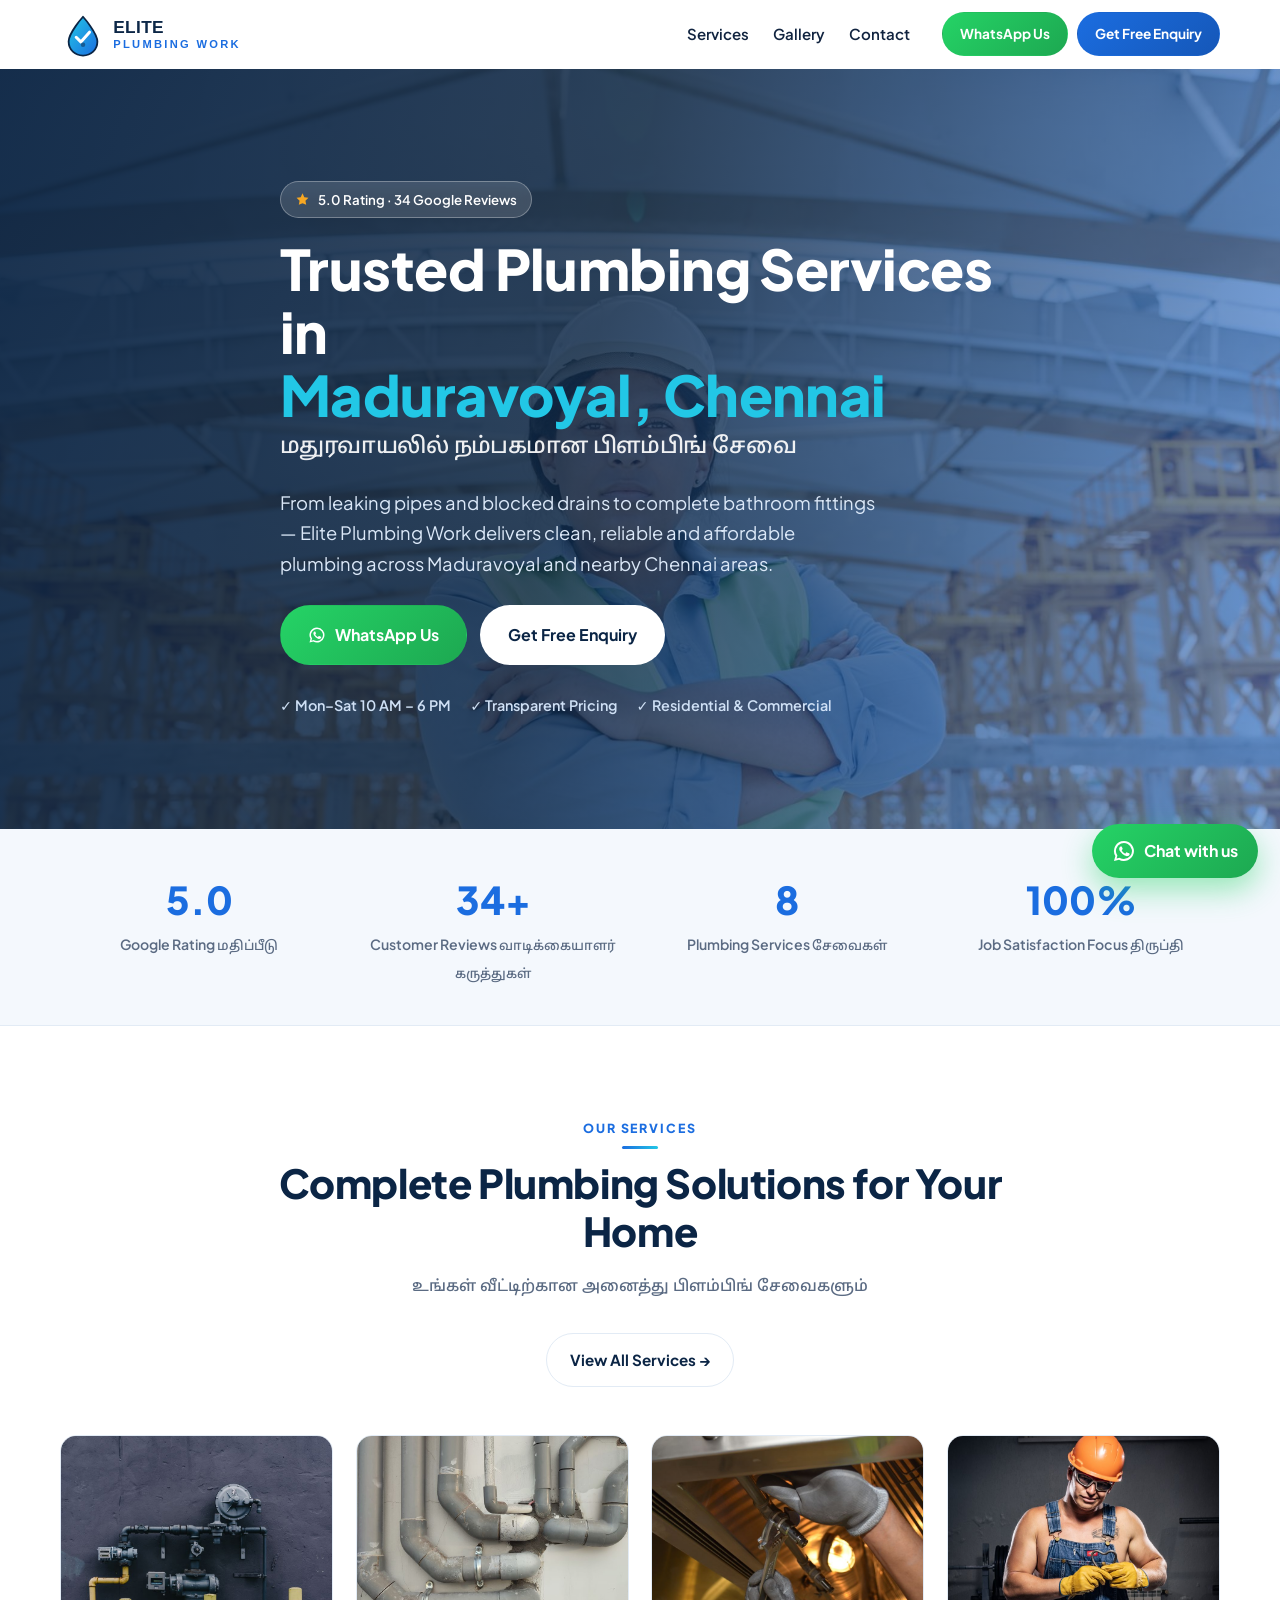
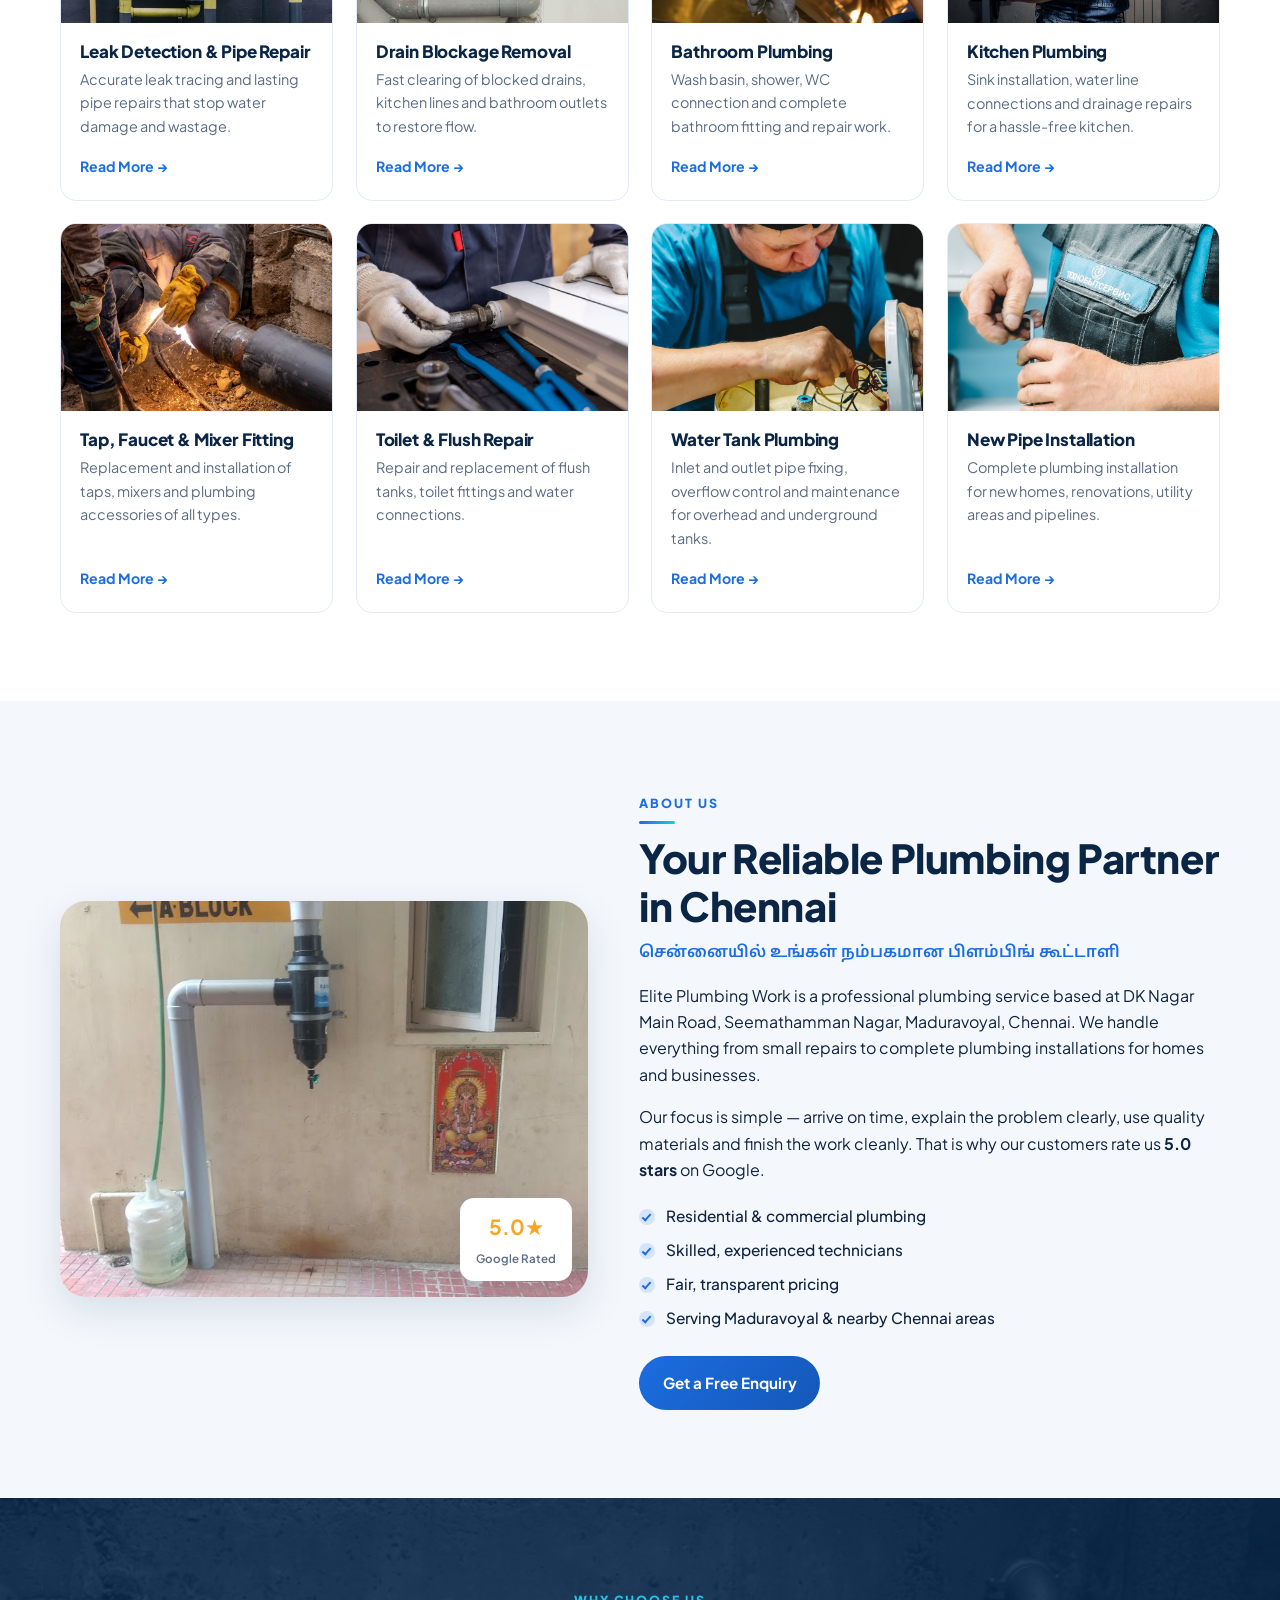
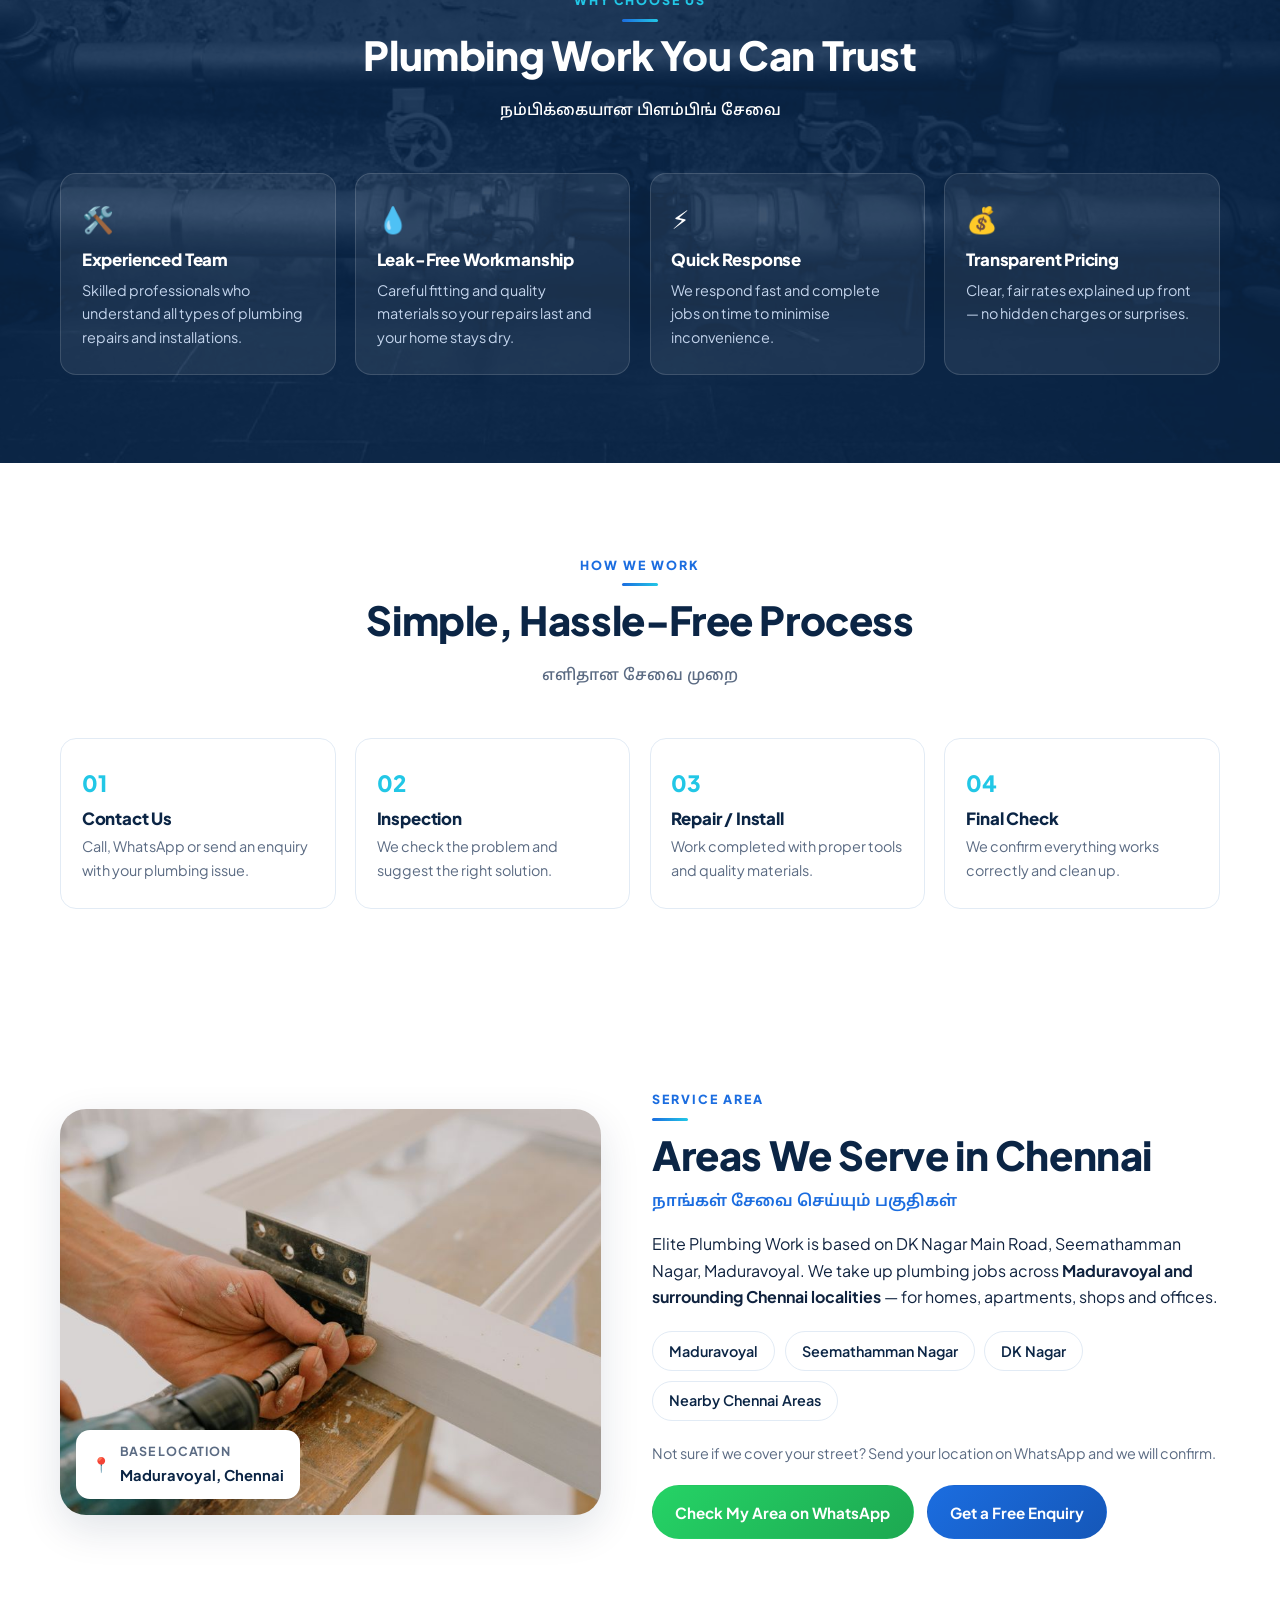
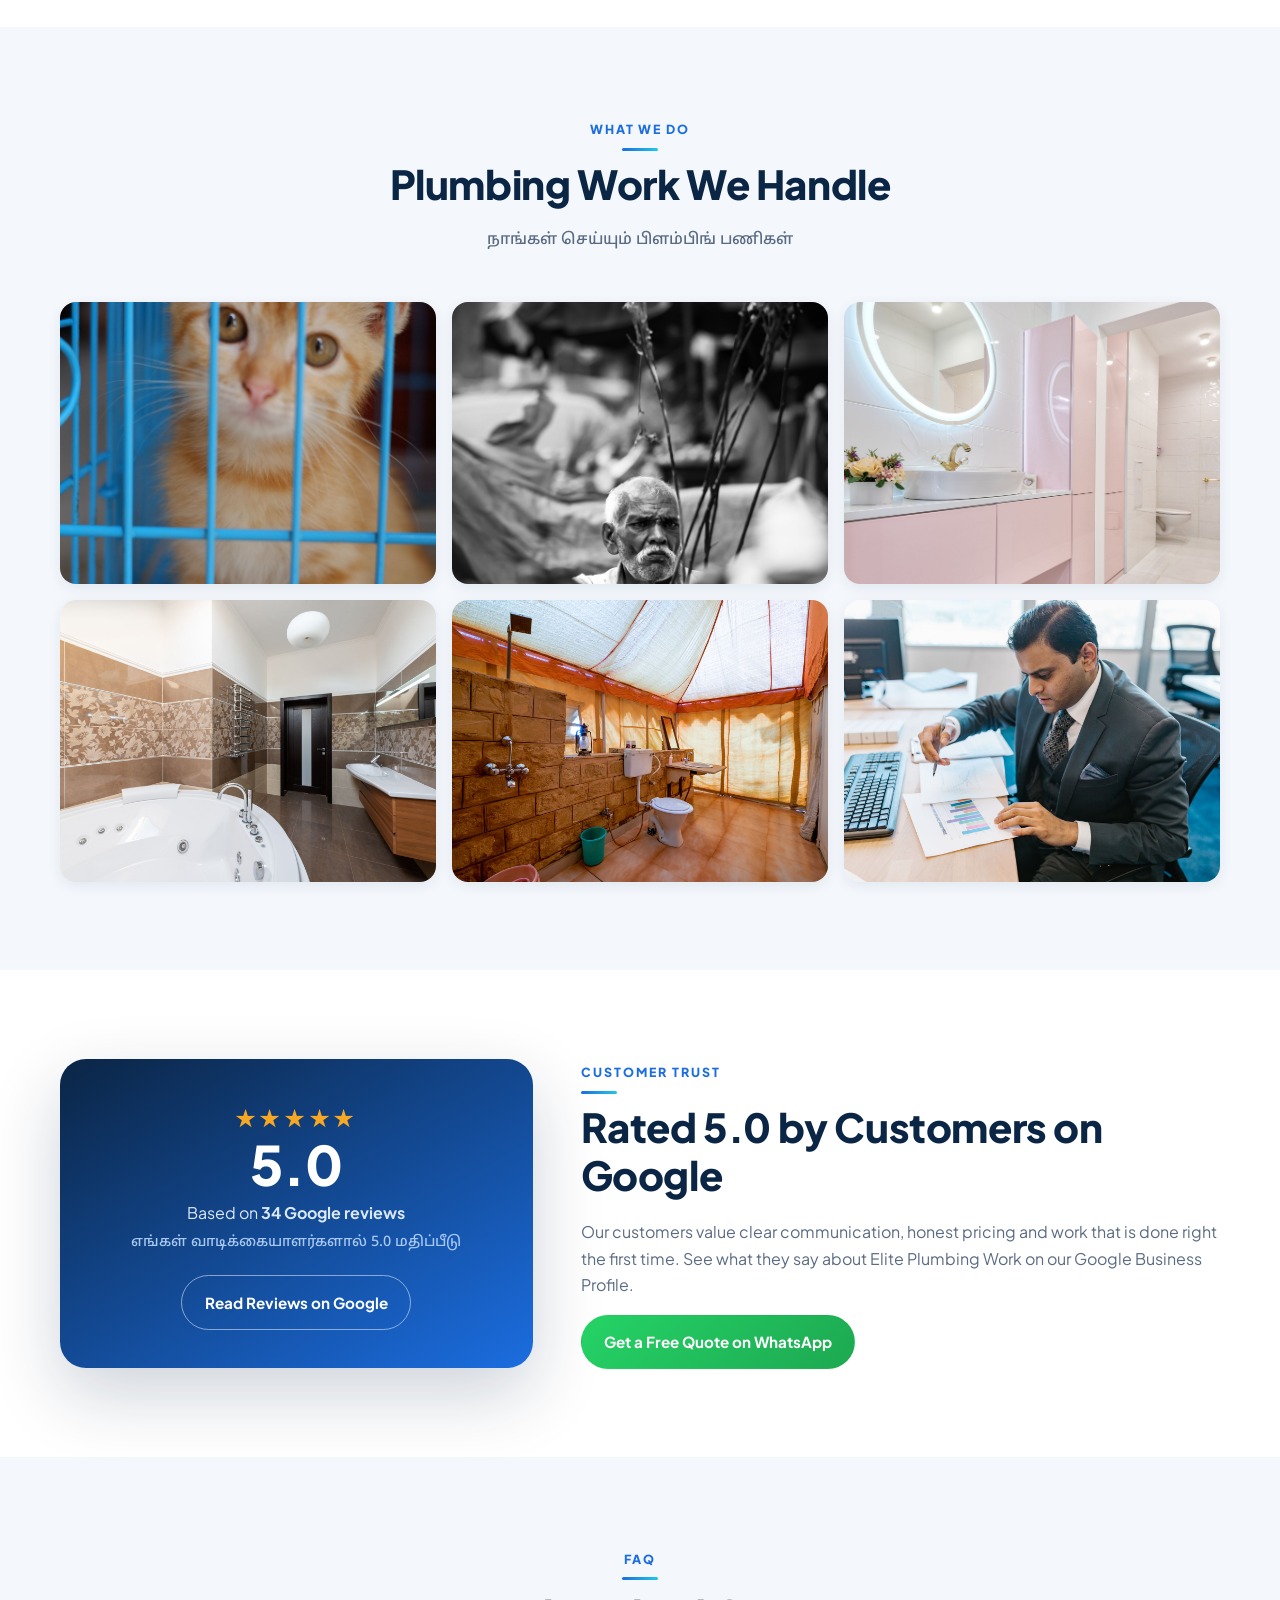
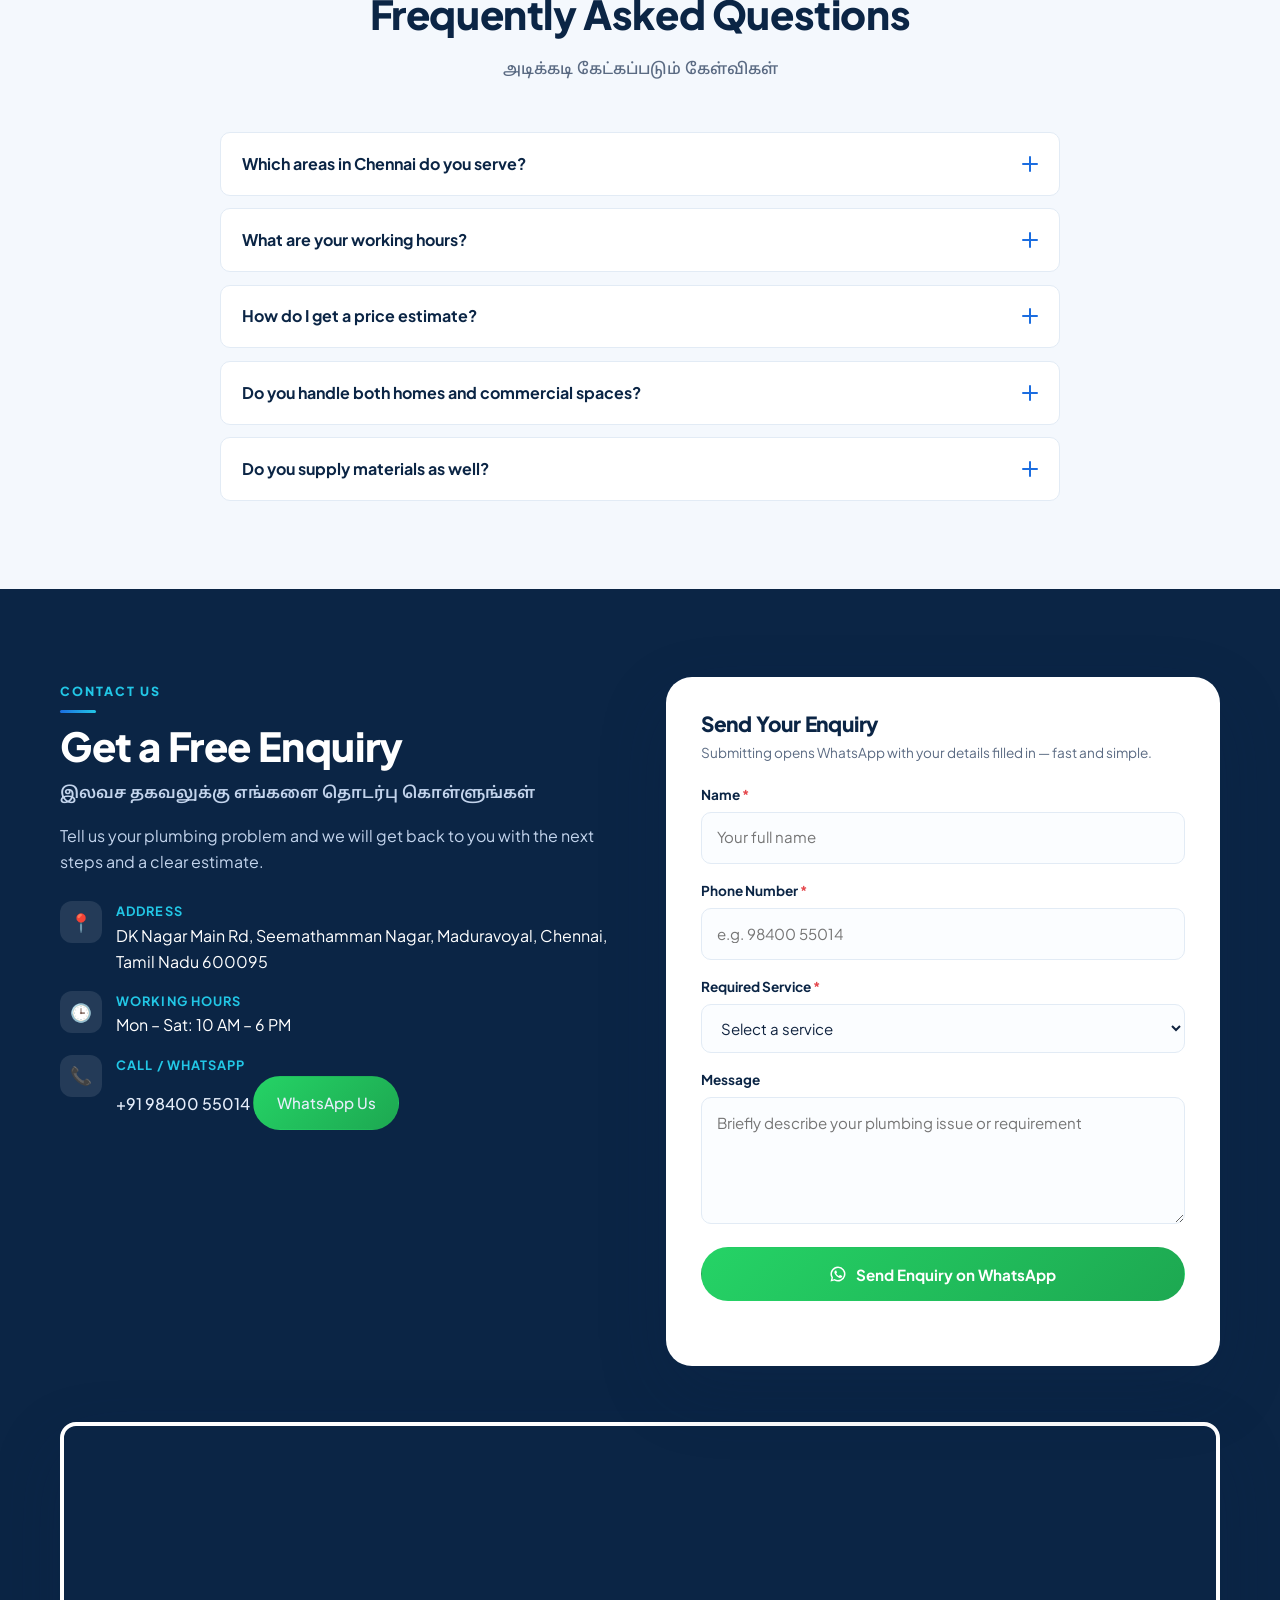
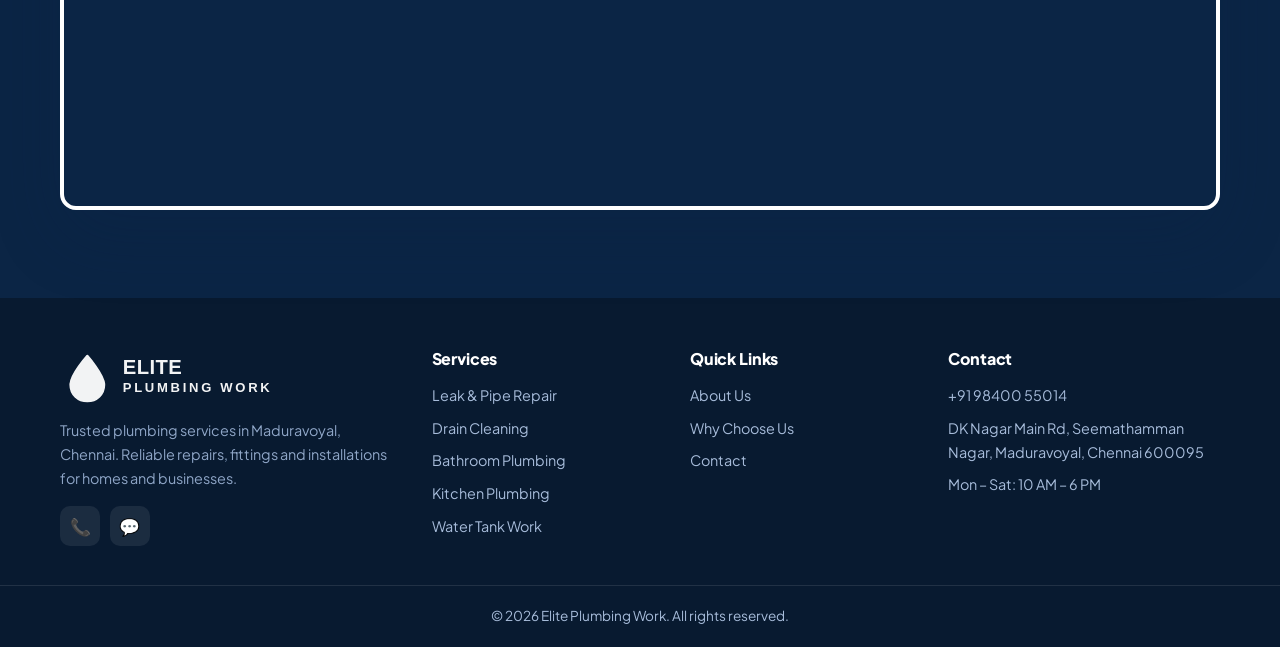
==== commit 7fafbb9e: "Fix mobile nav drawer, CTA visibility and homepage contact list - Mobile drawer: drop header backdro" ====
--- a/index.html
+++ b/index.html
@@ -7,13 +7,14 @@
   <meta name="description" content="Elite Plumbing Work — trusted plumber in Maduravoyal, Chennai. Leak repair, drain cleaning, bathroom & kitchen plumbing, tap fitting, water tank work. 5.0★ on Google. Call or WhatsApp +91 98400 55014." />
   <meta name="keywords" content="plumber Chennai, plumber Maduravoyal, Elite Plumbing Work, leak repair Chennai, drain cleaning Chennai, bathroom plumbing, water tank plumbing" />
   <meta name="theme-color" content="#0B2545" />
-  <link rel="canonical" href="./" />
+  <!-- TODO: replace eliteplumbingwork.in with the live domain on deploy -->
+  <link rel="canonical" href="https://www.eliteplumbingwork.in/" />
 
   <!-- Open Graph -->
   <meta property="og:type" content="website" />
   <meta property="og:title" content="Elite Plumbing Work | Trusted Plumber in Maduravoyal, Chennai" />
   <meta property="og:description" content="Reliable residential plumbing in Chennai. Leak repair, drain cleaning, bathroom & kitchen plumbing. 5.0★ Google rating. Call or WhatsApp +91 98400 55014." />
-  <meta property="og:image" content="images/hero.jpg" />
+  <meta property="og:image" content="https://www.eliteplumbingwork.in/images/hero.jpg" />
   <meta name="twitter:card" content="summary_large_image" />
 
   <link rel="icon" type="image/svg+xml" href="assets/favicon.svg" />
@@ -89,7 +90,7 @@
     <section class="stats">
       <div class="container stats__grid">
         <div class="stat reveal">
-          <span class="stat__num" data-count="5" data-suffix=".0" data-decimal="1">5.0</span>
+          <span class="stat__num" data-count="5" data-decimal="1">5.0</span>
           <span class="stat__label">Google Rating <span class="ta">மதிப்பீடு</span></span>
         </div>
         <div class="stat reveal">
@@ -399,10 +400,21 @@
 
           <ul class="contact__list">
             <li>
-              <span class="contact__ico">📞</span>
+              <span class="contact__ico" aria-hidden="true">📍</span>
+              <div><strong>Address</strong>DK Nagar Main Rd, Seemathamman Nagar, Maduravoyal, Chennai, Tamil Nadu 600095</div>
+            </li>
+            <li>
+              <span class="contact__ico" aria-hidden="true">🕒</span>
+              <div><strong>Working Hours</strong>Mon – Sat: 10 AM – 6 PM</div>
+            </li>
+            <li>
+              <span class="contact__ico" aria-hidden="true">📞</span>
               <div><strong>Call / WhatsApp</strong>
-            <a href="https://wa.me/919840055014?text=Hi%20Elite%20Plumbing%20Work%2C%20I%20need%20a%20plumber." target="_blank" rel="noopener" class="btn btn--whatsapp">WhatsApp Us</a>
-          </div>
+                <a href="tel:+919840055014">+91 98400 55014</a>
+                <a href="https://wa.me/919840055014?text=Hi%20Elite%20Plumbing%20Work%2C%20I%20need%20a%20plumber." target="_blank" rel="noopener" class="btn btn--whatsapp">WhatsApp Us</a>
+              </div>
+            </li>
+          </ul>
         </div>
 
         <div class="contact__form-wrap reveal">
--- a/css/styles.css
+++ b/css/styles.css
@@ -84,13 +84,6 @@
 }
 .section__head .eyebrow::after,.section__head--light .eyebrow::after{margin-inline:auto}
 
-/* ---------- Utility bar ---------- */
-.utility-bar{background:var(--navy);color:#cfe0f5;font-size:.82rem}
-.utility-bar__inner{display:flex;gap:1.4rem;justify-content:flex-end;align-items:center;padding-block:.5rem;flex-wrap:wrap}
-.utility-bar__item{display:inline-flex;align-items:center;gap:.4rem}
-.utility-bar__link{color:#7fd7ff;font-weight:700}
-.utility-bar__link:hover{color:#fff}
-
 /* ---------- Header ---------- */
 .site-header{
   position:sticky;top:0;z-index:60;background:rgba(255,255,255,.86);
@@ -335,7 +328,6 @@
 }
 .fab svg{width:24px;height:24px;fill:#fff}
 .fab:hover{transform:translateY(-3px) scale(1.03)}
-.fab__text{}
 @keyframes waPulse{0%{box-shadow:0 0 0 0 rgba(37,211,102,.5)}70%{box-shadow:0 0 0 16px rgba(37,211,102,0)}100%{box-shadow:0 0 0 0 rgba(37,211,102,0)}}
 
 .to-top{
@@ -409,6 +401,8 @@
   .footer__grid{grid-template-columns:1fr 1fr}
 }
 @media (max-width:900px){
+  .site-header{backdrop-filter:none;background:#fff}
+  body.nav-open .site-header{z-index:100}
   .nav{
     position:fixed;inset:0 0 0 auto;width:min(320px,84vw);background:#fff;flex-direction:column;
     align-items:stretch;justify-content:flex-start;gap:0;padding:5.5rem 1.4rem 1.4rem;transform:translateX(105%);
@@ -439,8 +433,6 @@
   .to-top{bottom:140px}
 }
 @media (max-width:640px){
-  .utility-bar__inner{justify-content:center;gap:.8rem;font-size:.76rem}
-  .utility-bar__item:first-child{display:none}
   .services-grid{grid-template-columns:repeat(2,1fr);gap:1rem}
   .rel-services{grid-template-columns:repeat(2,1fr)}
   .includes{grid-template-columns:1fr}
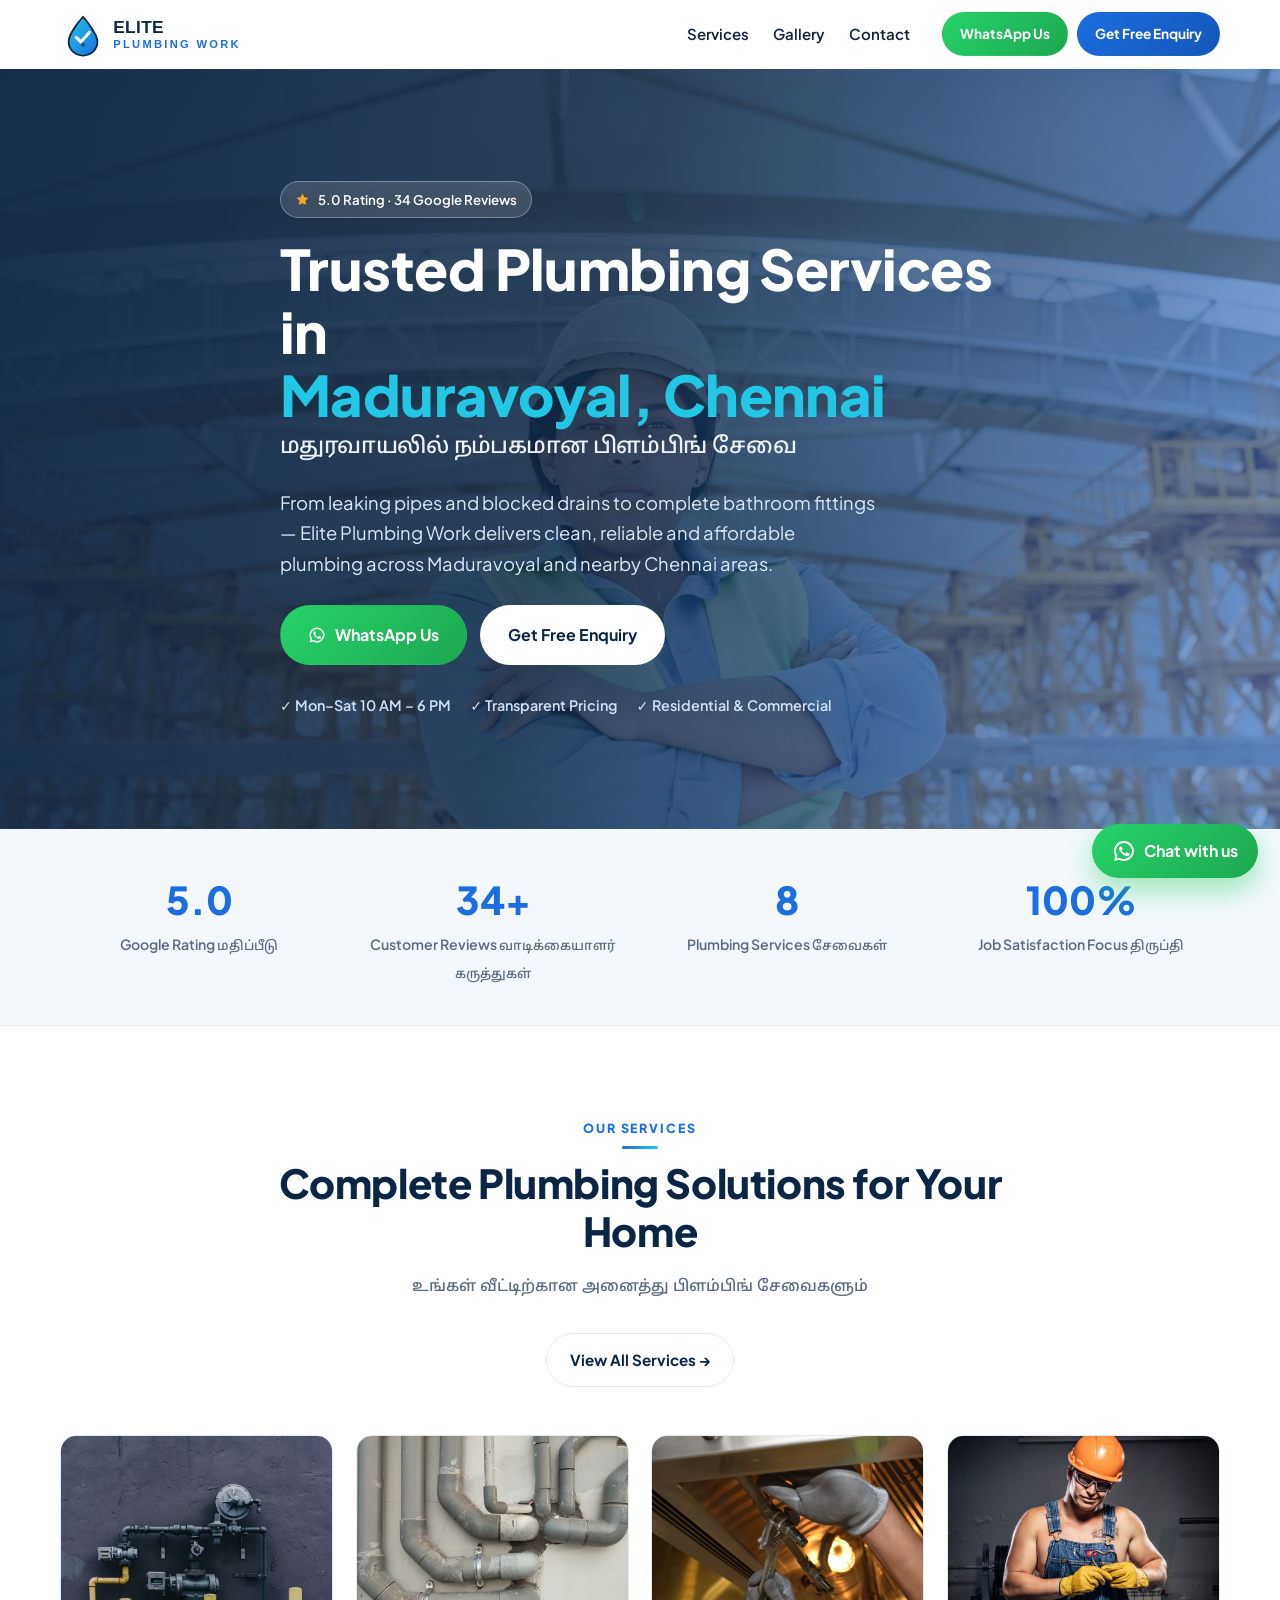
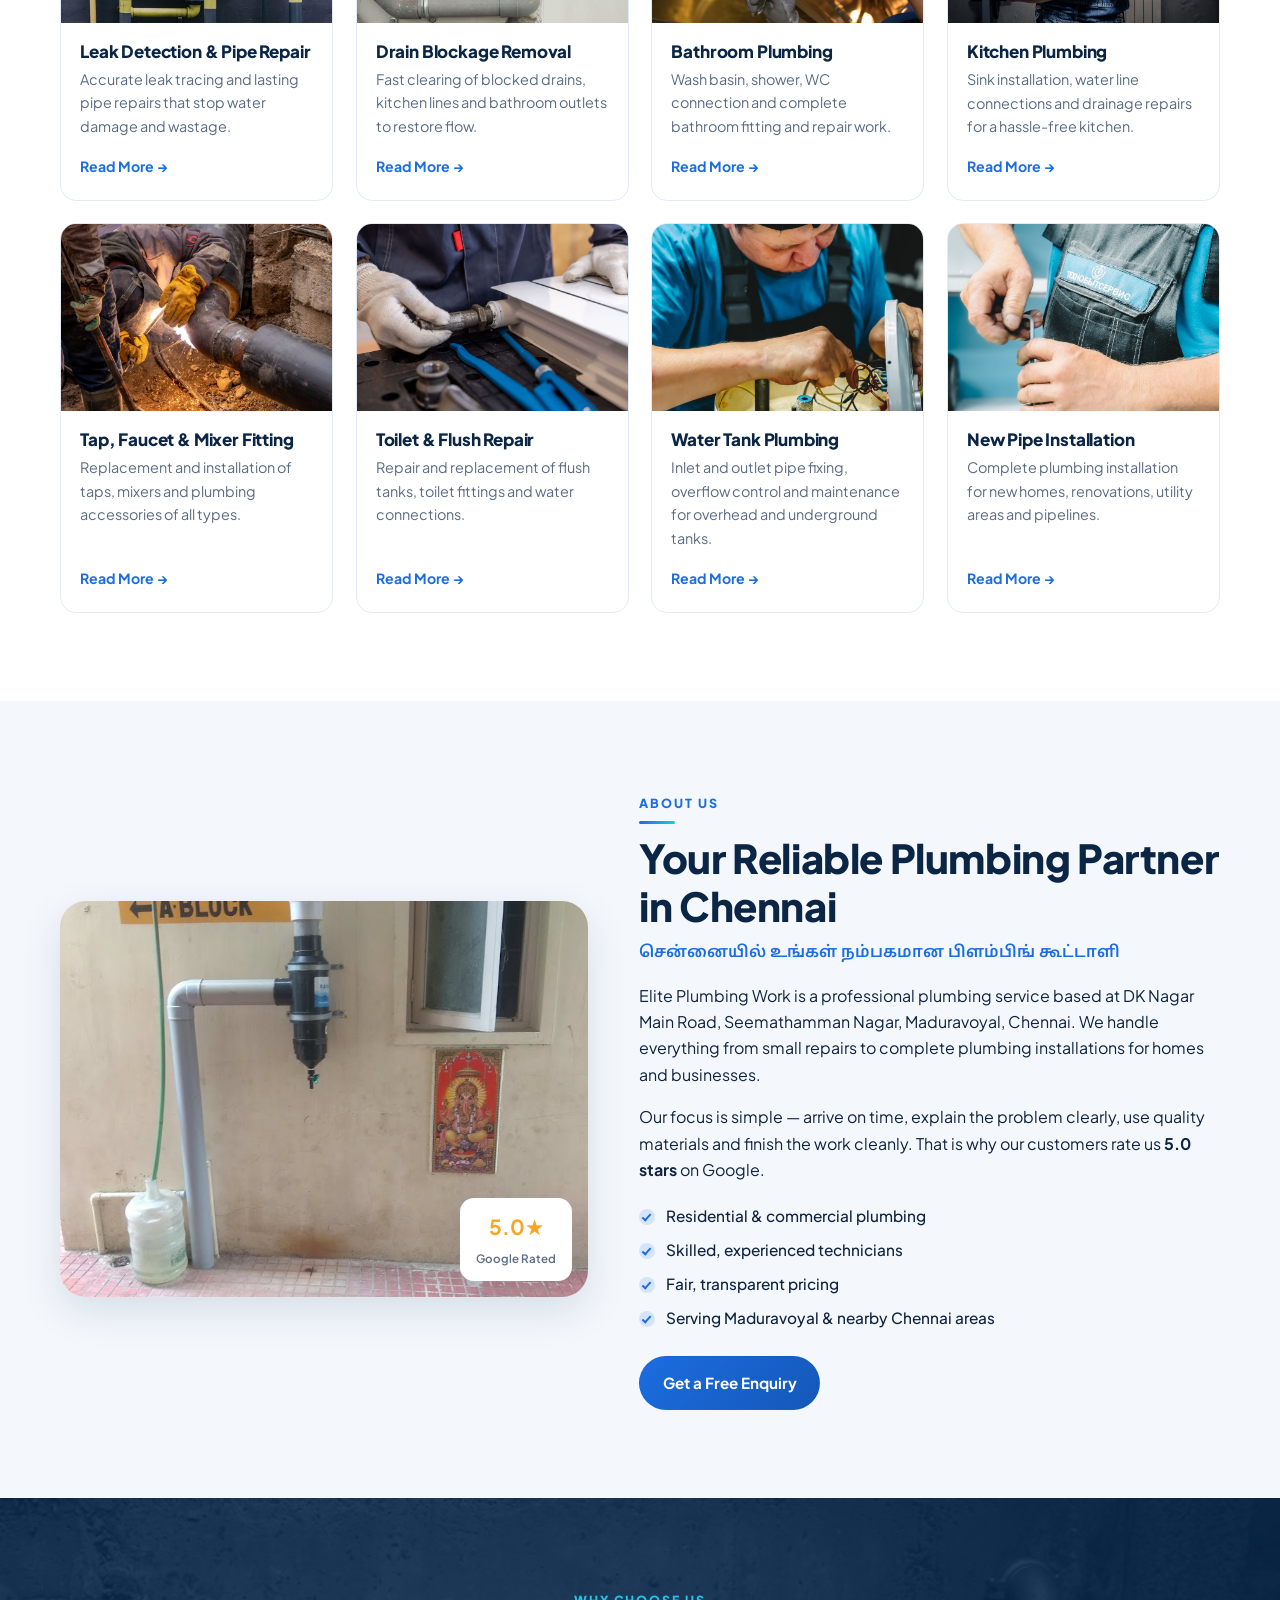
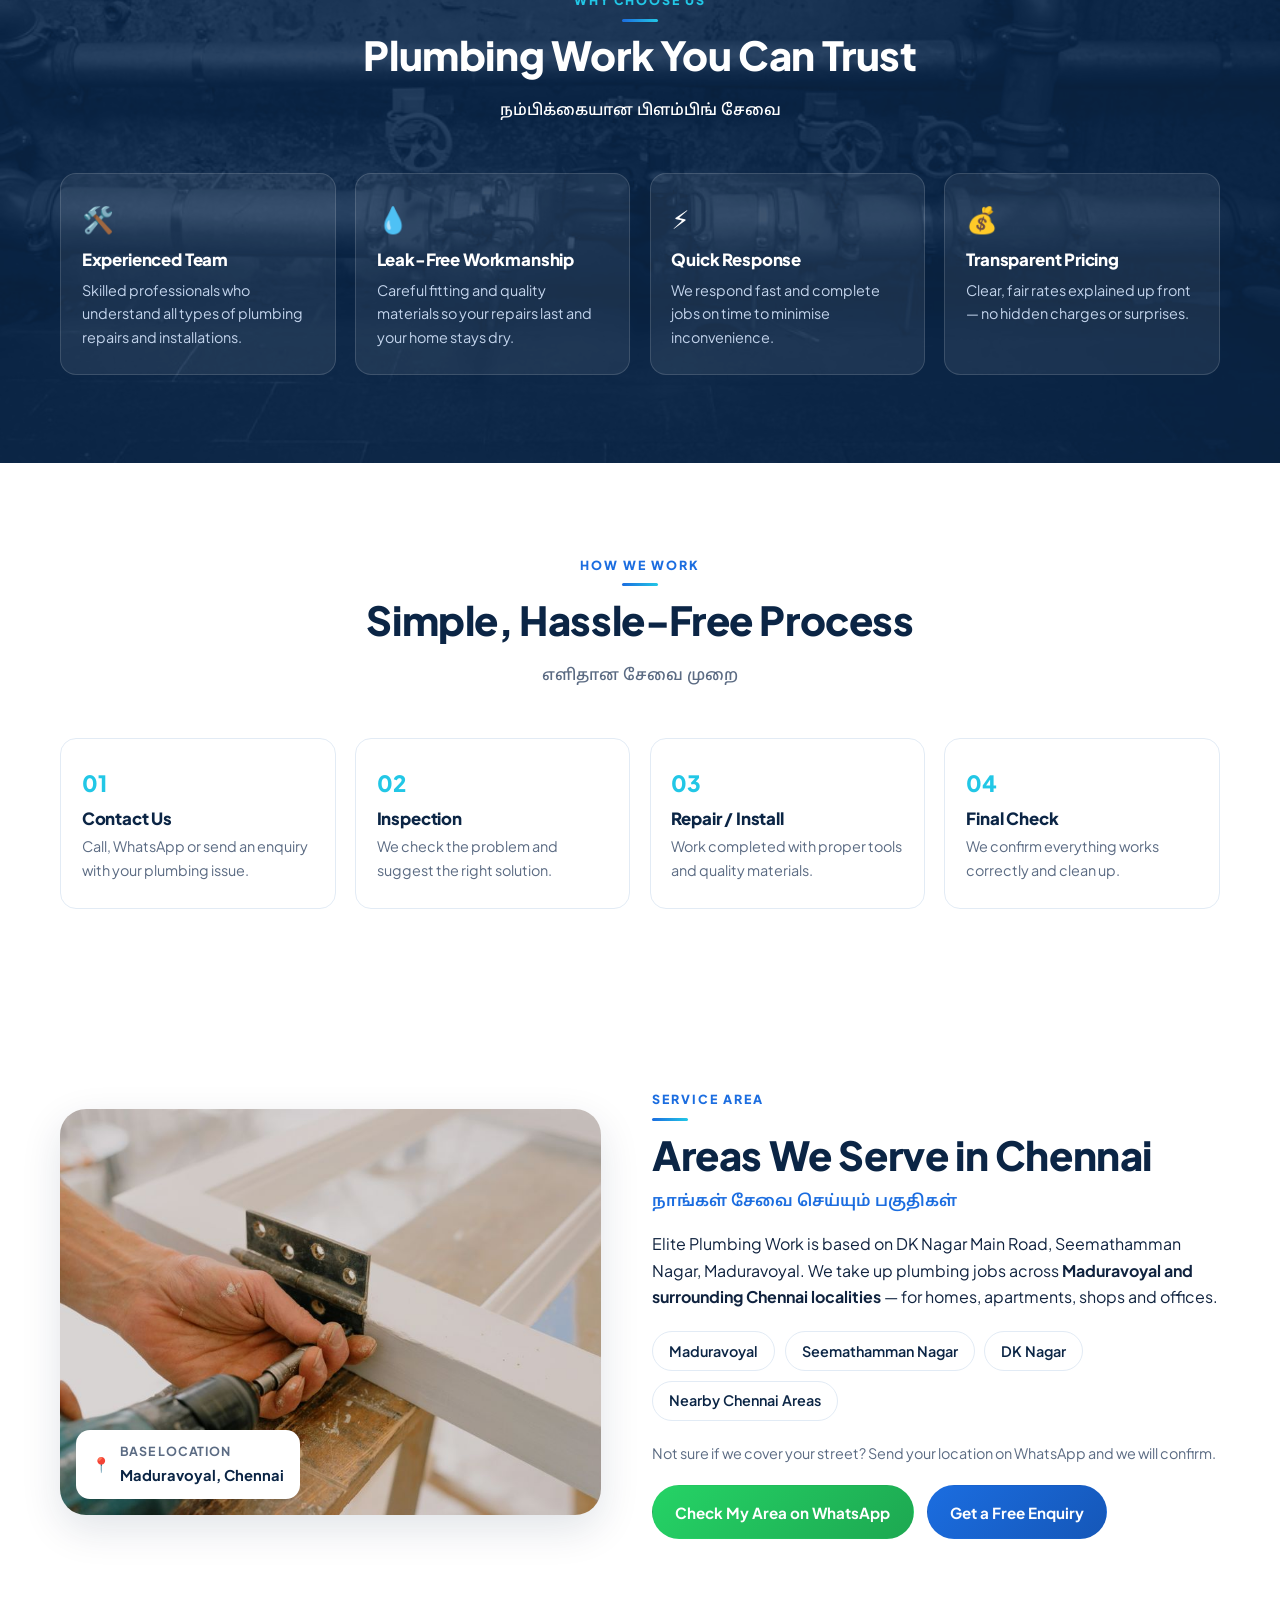
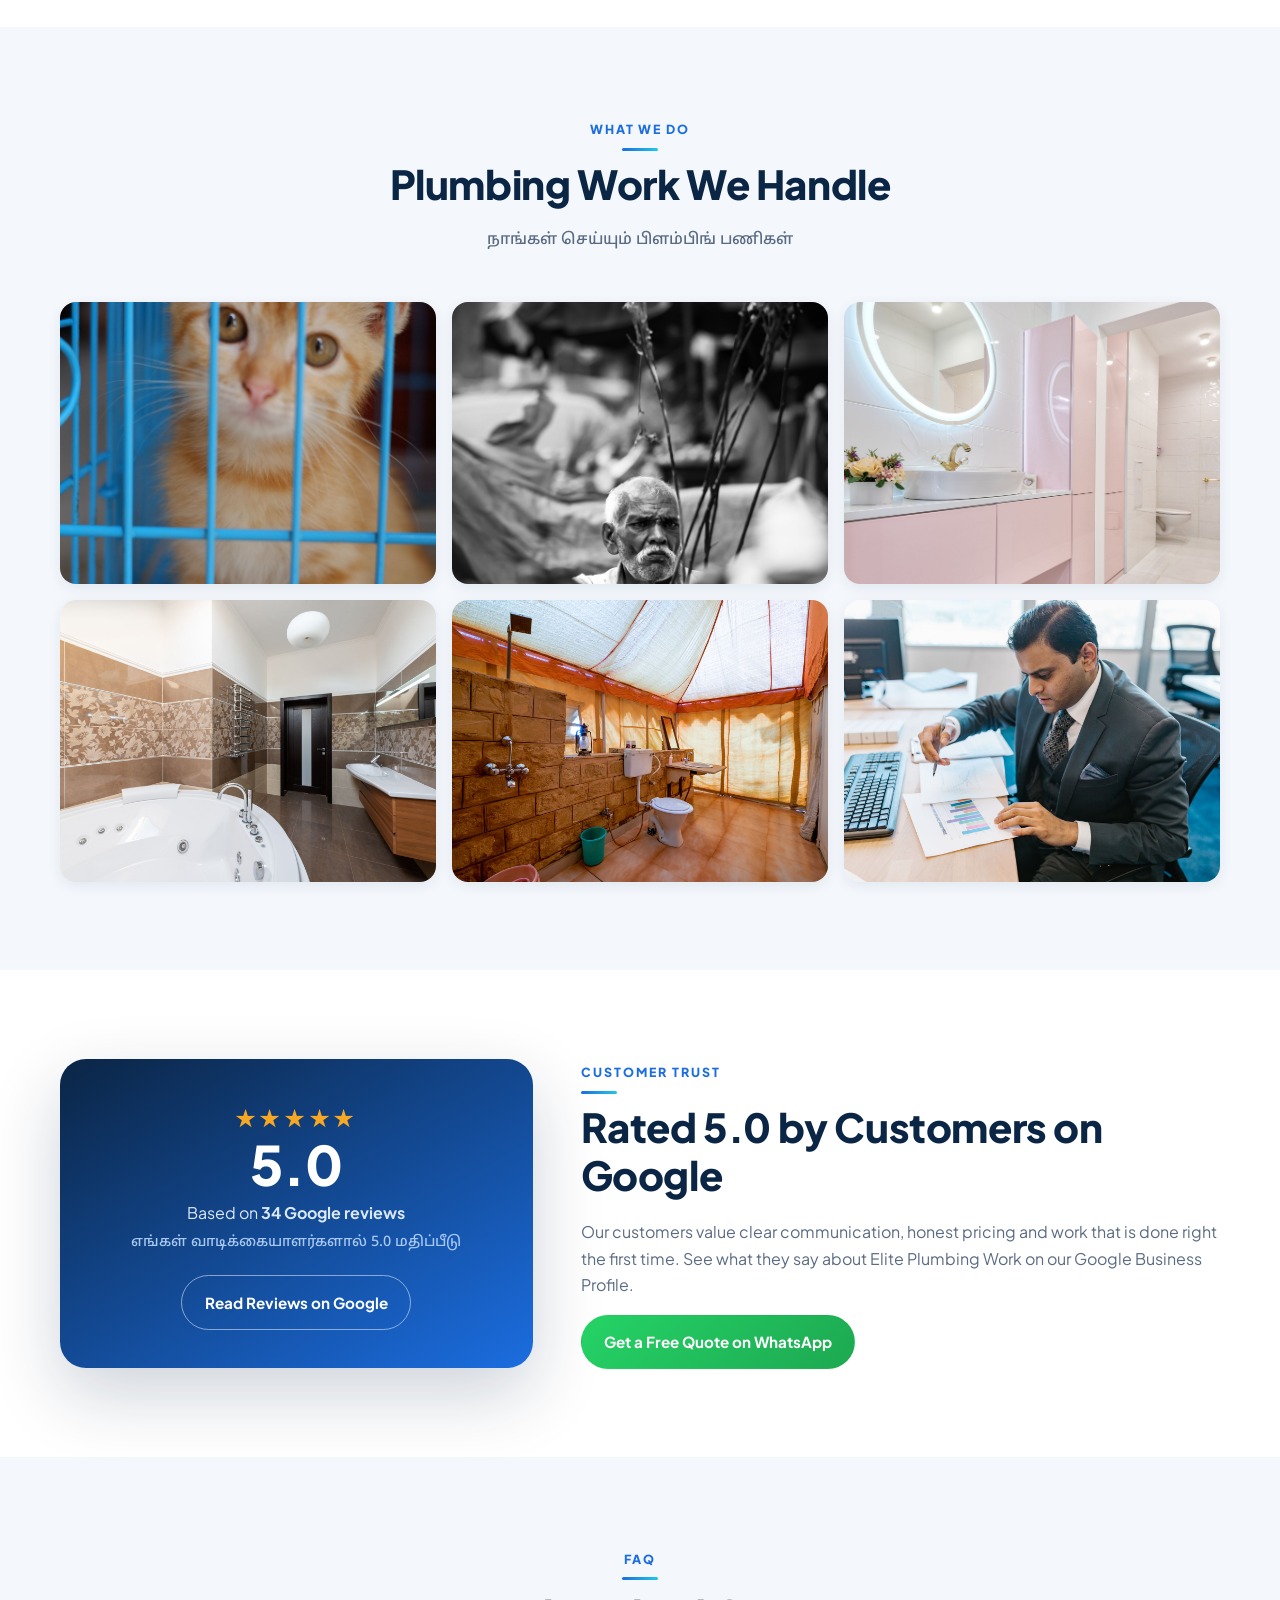
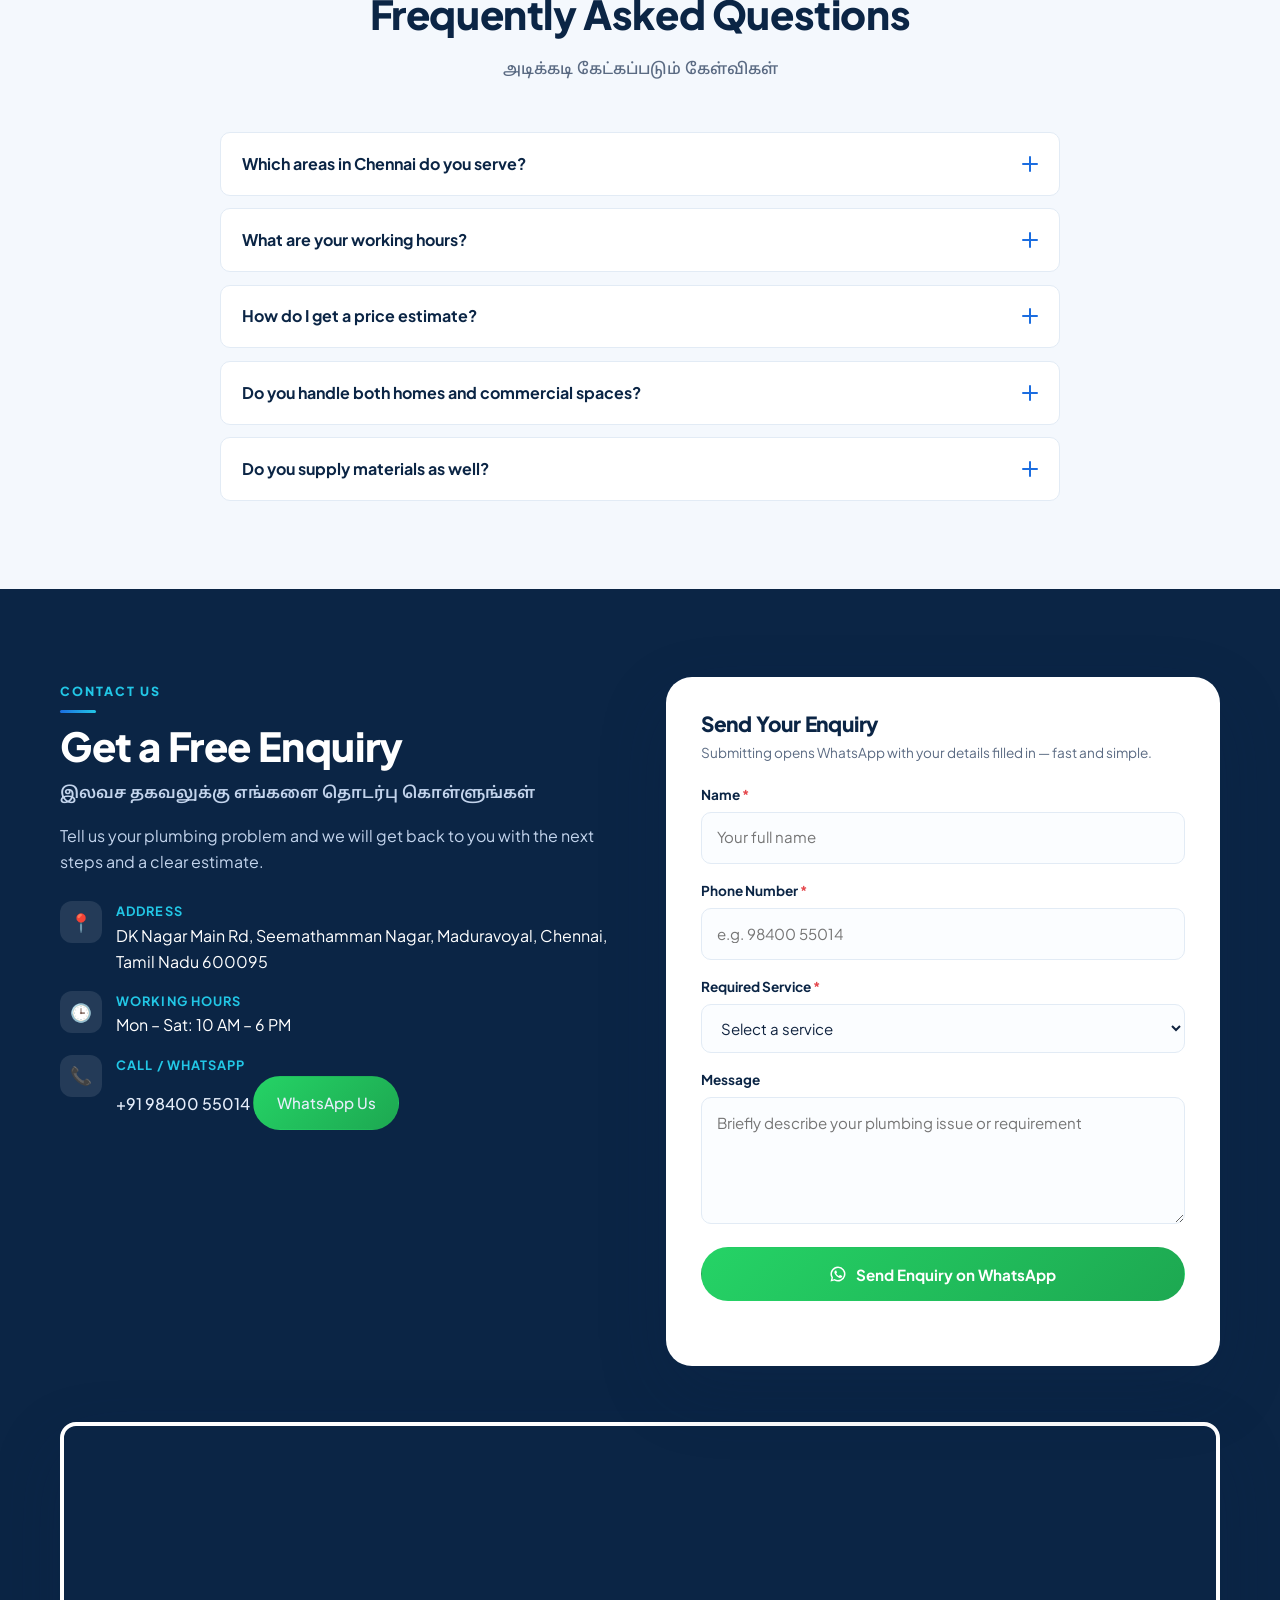
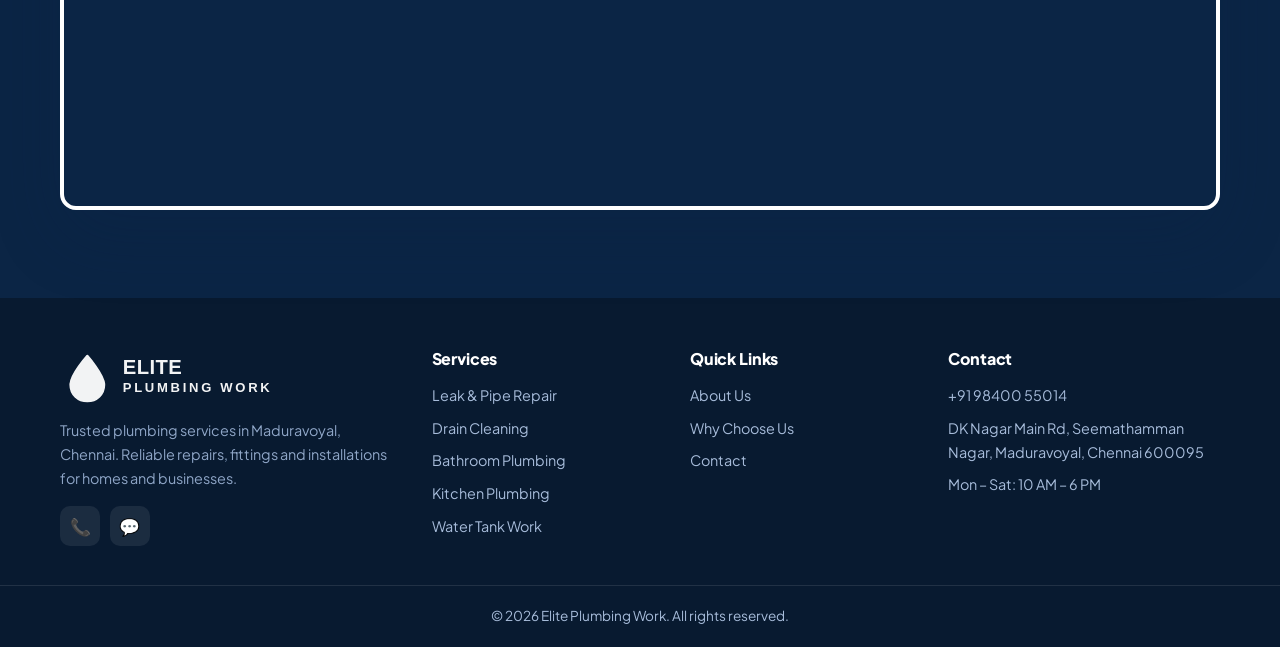
==== commit 3419974c: "Fix mobile/tablet load: header at top with content below, no empty hero block" ====
--- a/index.html
+++ b/index.html
@@ -3,6 +3,7 @@
 <head>
   <meta charset="UTF-8" />
   <meta name="viewport" content="width=device-width, initial-scale=1.0" />
+  <script>if("scrollRestoration" in history){history.scrollRestoration="manual"}</script>
   <title>Elite Plumbing Work | Trusted Plumber in Maduravoyal, Chennai</title>
   <meta name="description" content="Elite Plumbing Work — trusted plumber in Maduravoyal, Chennai. Leak repair, drain cleaning, bathroom & kitchen plumbing, tap fitting, water tank work. 5.0★ on Google. Call or WhatsApp +91 98400 55014." />
   <meta name="keywords" content="plumber Chennai, plumber Maduravoyal, Elite Plumbing Work, leak repair Chennai, drain cleaning Chennai, bathroom plumbing, water tank plumbing" />
@@ -58,19 +59,19 @@
       <div class="hero__bg"></div>
       <div class="hero__overlay"></div>
       <div class="container hero__content">
-        <span class="pill reveal">
+        <span class="pill">
           <svg viewBox="0 0 24 24" aria-hidden="true" class="ico ico--star"><path d="M12 2l2.9 6.2 6.6.9-4.8 4.7 1.2 6.6L12 17.9 6.1 20.4l1.2-6.6L2.5 9.1l6.6-.9z"/></svg>
           5.0 Rating · 34 Google Reviews
         </span>
-        <h1 class="hero__title reveal">
+        <h1 class="hero__title">
           Trusted Plumbing Services in <span class="accent">Maduravoyal, Chennai</span>
           <span class="ta hero__title-ta">மதுரவாயலில் நம்பகமான பிளம்பிங் சேவை</span>
         </h1>
-        <p class="hero__text reveal">
+        <p class="hero__text">
           From leaking pipes and blocked drains to complete bathroom fittings — Elite Plumbing Work delivers
           clean, reliable and affordable plumbing across Maduravoyal and nearby Chennai areas.
         </p>
-        <div class="hero__actions reveal">
+        <div class="hero__actions">
           
           <a href="https://wa.me/919840055014?text=Hi%20Elite%20Plumbing%20Work%2C%20I%20need%20a%20plumber.%20Please%20share%20details." target="_blank" rel="noopener" class="btn btn--whatsapp btn--lg">
             <svg viewBox="0 0 24 24" aria-hidden="true" class="ico"><path d="M12 2a10 10 0 0 0-8.6 15.1L2 22l5-1.3A10 10 0 1 0 12 2zm0 18a8 8 0 0 1-4.1-1.1l-.3-.2-3 .8.8-2.9-.2-.3A8 8 0 1 1 12 20zm4.4-5.9c-.2-.1-1.4-.7-1.6-.8s-.4-.1-.5.1-.6.8-.8 1-.3.2-.5.1a6.5 6.5 0 0 1-1.9-1.2 7.2 7.2 0 0 1-1.3-1.7c-.1-.2 0-.4.1-.5l.4-.5.3-.5v-.5l-.8-1.8c-.2-.5-.4-.4-.5-.4h-.5a1 1 0 0 0-.7.3 2.9 2.9 0 0 0-.9 2.2 5 5 0 0 0 1.1 2.7 11.5 11.5 0 0 0 4.4 3.9c2.5 1 2.5.7 3 .6a2.6 2.6 0 0 0 1.7-1.2 2.1 2.1 0 0 0 .2-1.2c-.1-.2-.3-.3-.5-.4z"/></svg>
@@ -78,7 +79,7 @@
           </a>
           <a href="#contact" class="btn btn--light btn--lg">Get Free Enquiry</a>
         </div>
-        <ul class="hero__chips reveal">
+        <ul class="hero__chips">
           <li>✓ Mon–Sat 10 AM – 6 PM</li>
           <li>✓ Transparent Pricing</li>
           <li>✓ Residential &amp; Commercial</li>
--- a/css/styles.css
+++ b/css/styles.css
@@ -37,6 +37,7 @@
   background:var(--bg);
   line-height:1.65;
   overflow-x:hidden;
+  overflow-x:clip;
 }
 img{max-width:100%;display:block}
 a{color:inherit;text-decoration:none}
@@ -391,6 +392,20 @@
 /* ---------- Reveal animation ---------- */
 .reveal{opacity:0;transform:translateY(26px);transition:opacity .7s var(--ease),transform .7s var(--ease)}
 .reveal.is-visible{opacity:1;transform:none}
+
+/* ---------- Hero entrance (CSS-only, no JS dependency) ---------- */
+@keyframes heroIn{from{opacity:0;transform:translateY(18px)}to{opacity:1;transform:none}}
+.hero__content > *{animation:heroIn .65s var(--ease) both}
+.hero__content > *:nth-child(2){animation-delay:.08s}
+.hero__content > *:nth-child(3){animation-delay:.16s}
+.hero__content > *:nth-child(4){animation-delay:.24s}
+.hero__content > *:nth-child(5){animation-delay:.32s}
+.page-hero__text > *{animation:heroIn .65s var(--ease) both}
+.page-hero__text > *:nth-child(2){animation-delay:.08s}
+.page-hero__text > *:nth-child(3){animation-delay:.16s}
+.page-hero__text > *:nth-child(4){animation-delay:.24s}
+.page-hero__text > *:nth-child(5){animation-delay:.32s}
+.page-hero__media{animation:heroIn .7s var(--ease) .1s both}
 
 /* ---------- Responsive ---------- */
 @media (max-width:1100px){
